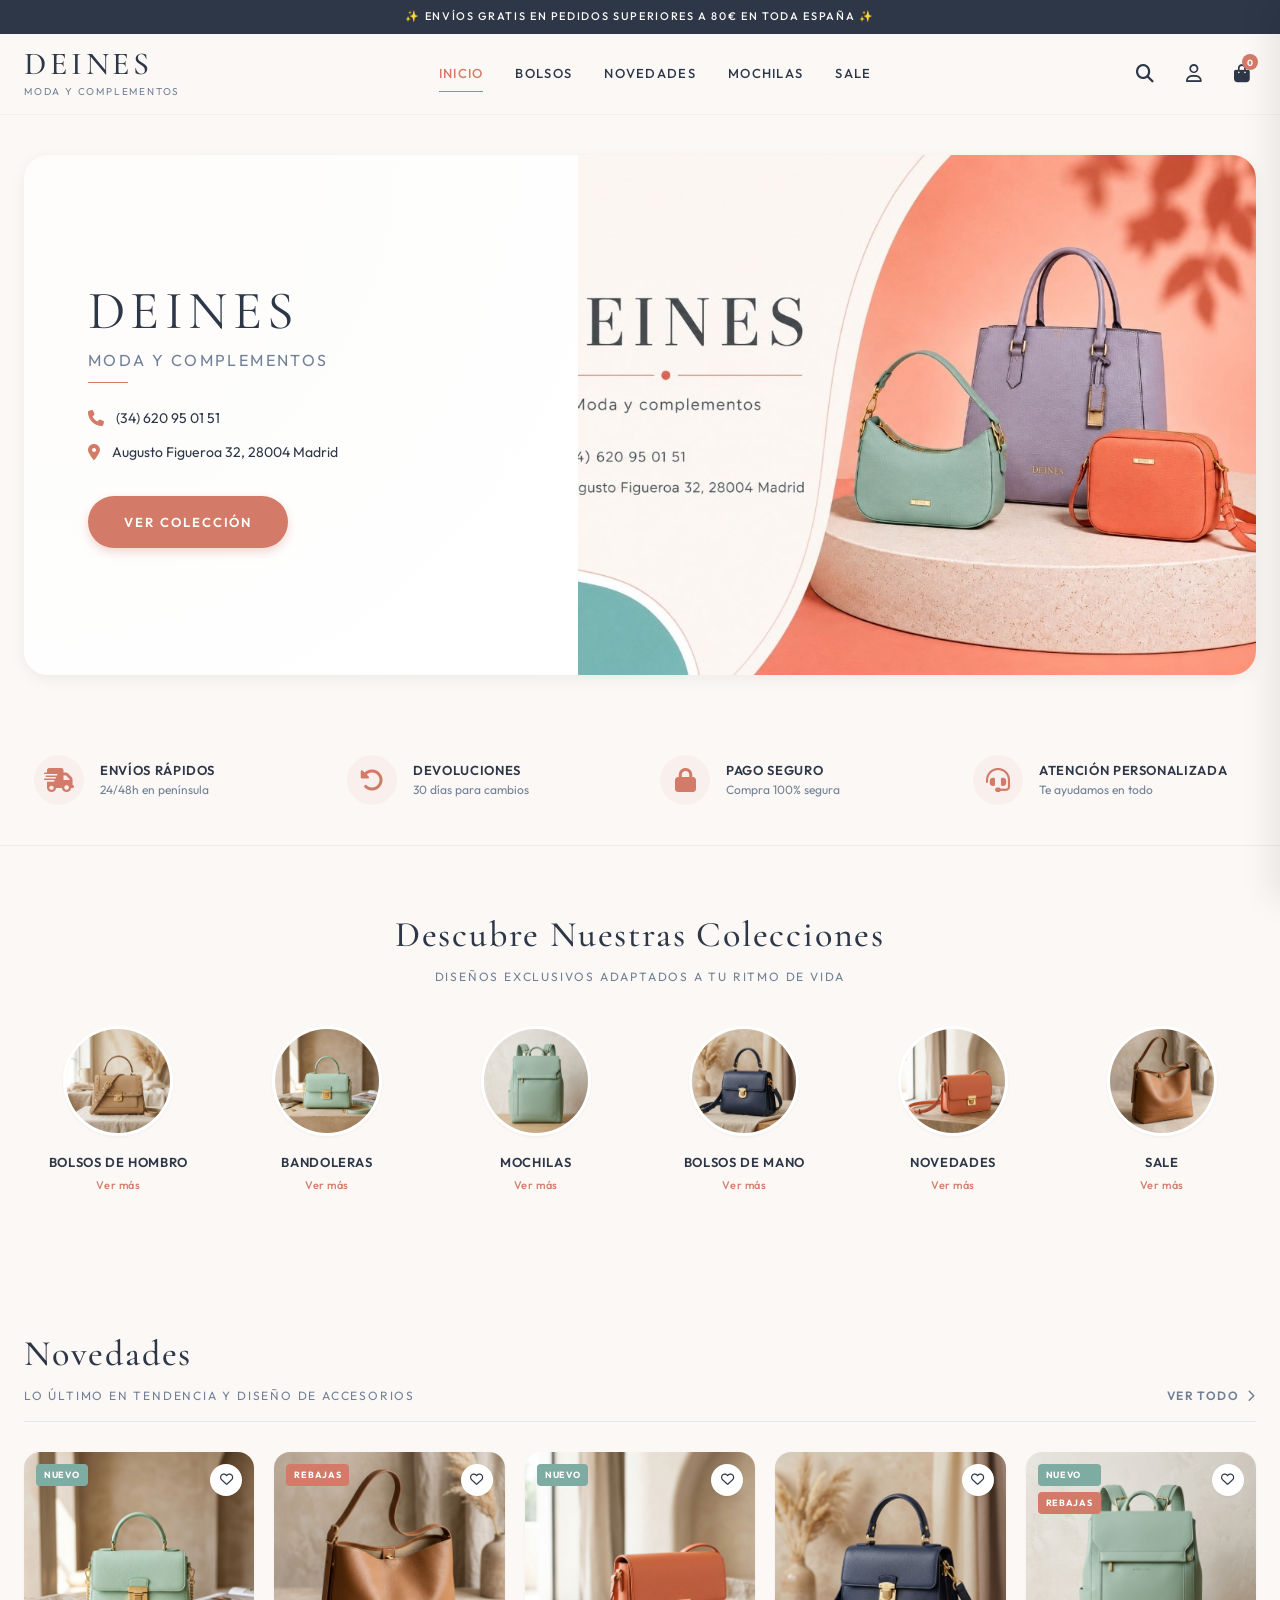
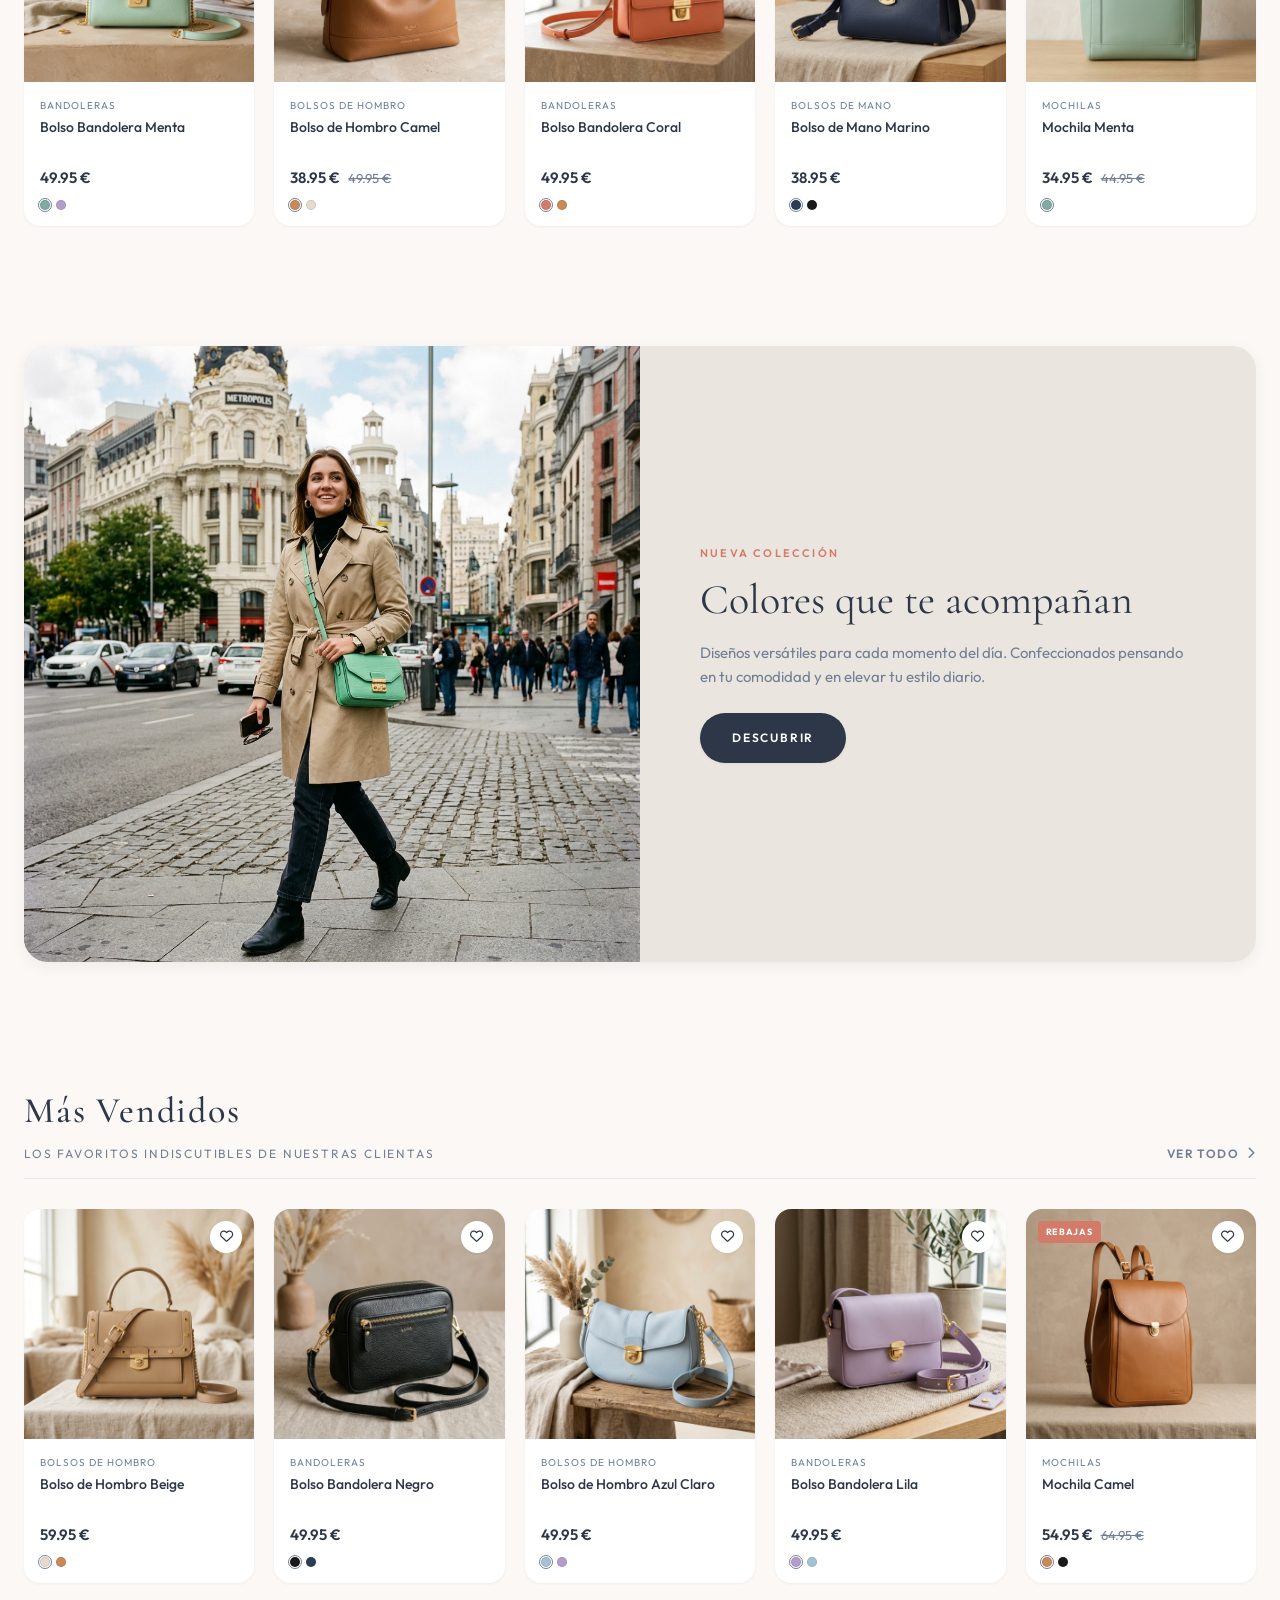
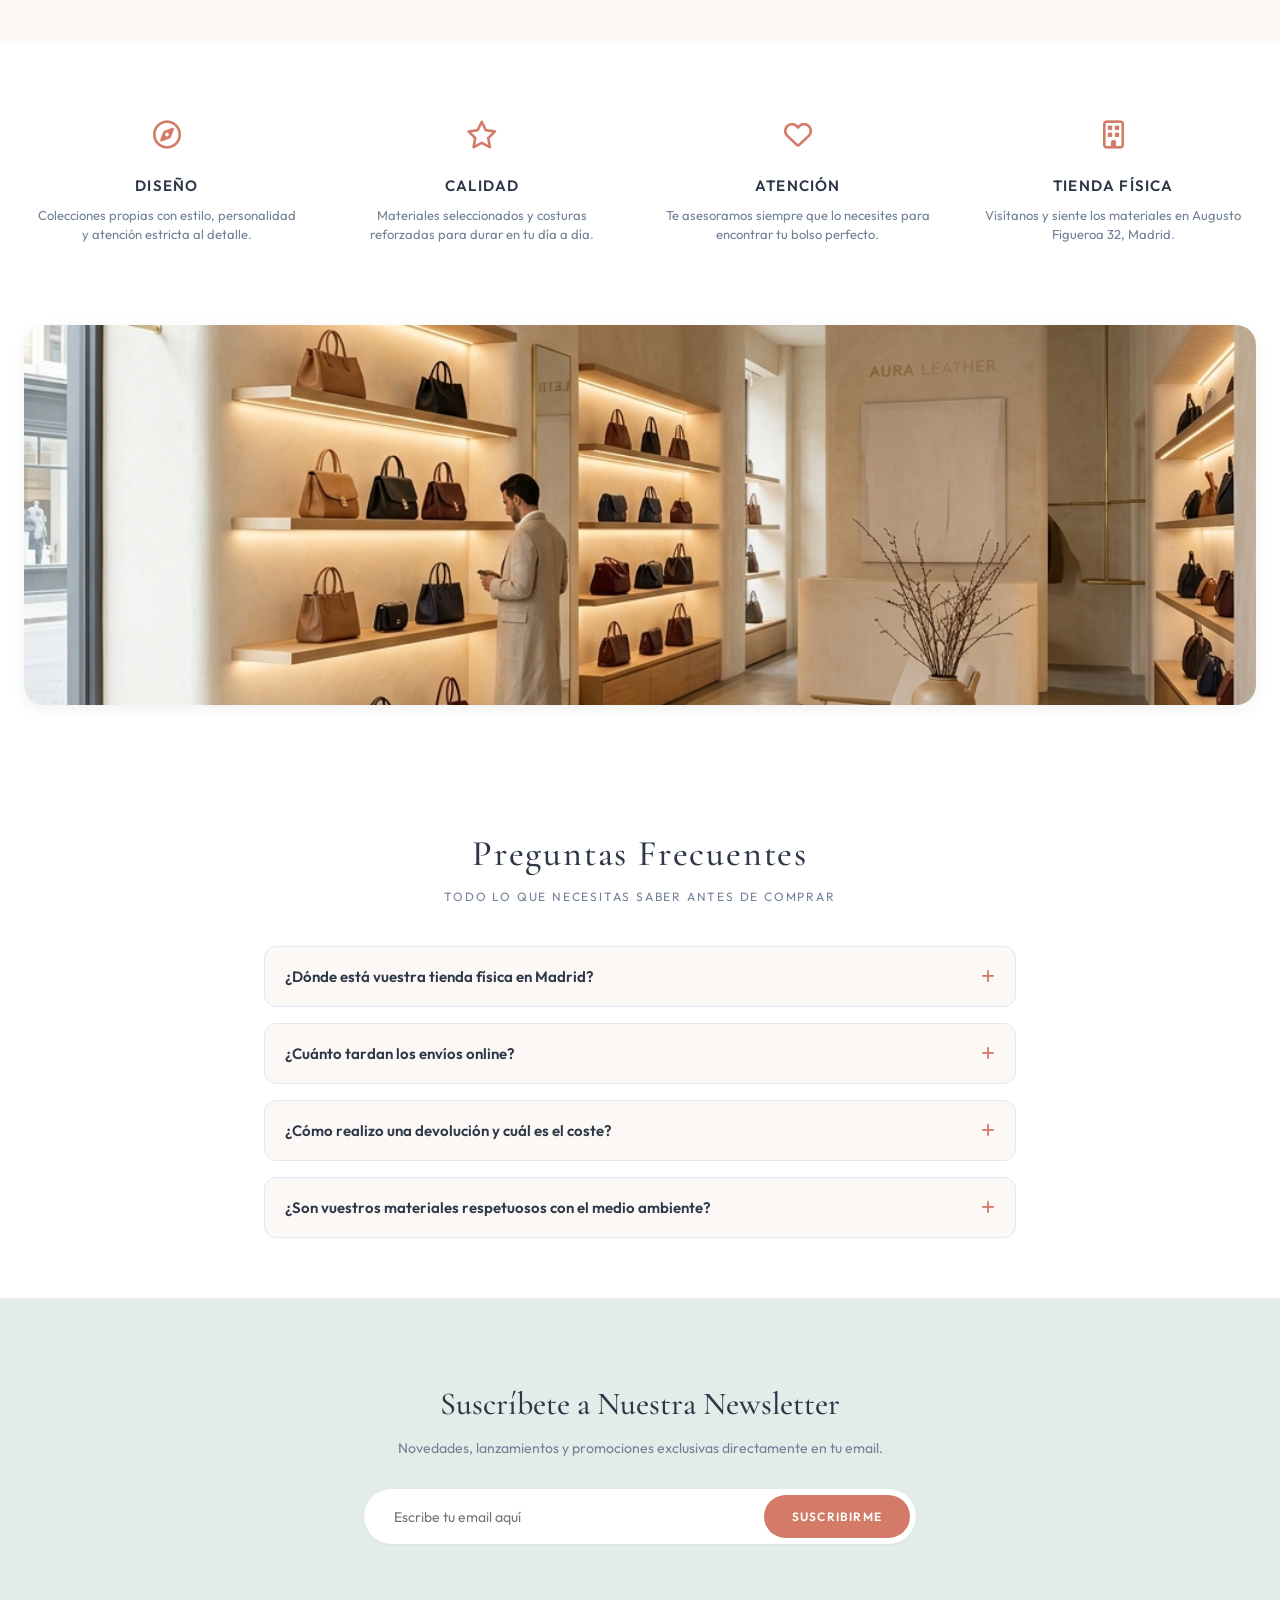
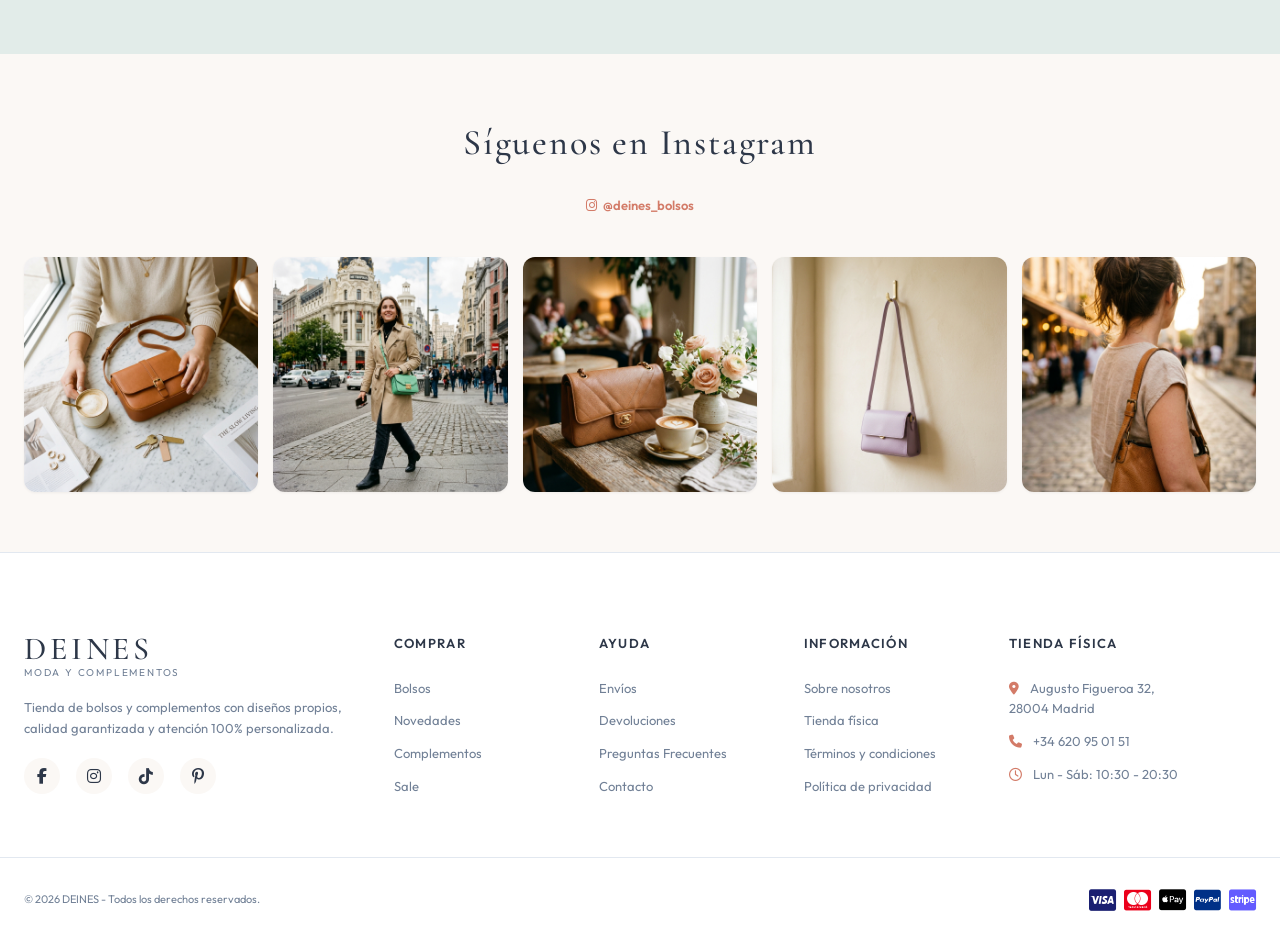
==== index.html @ 0a58d346 "Initial commit - DEINES Shopify-like store" ====
<!DOCTYPE html>
<html lang="es">
<head>
    <meta charset="UTF-8">
    <meta name="viewport" content="width=device-width, initial-scale=1.0">
    
    <!-- SEO Meta Tags -->
    <title>DEINES | Tienda Online de Bolsos y Complementos Premium en Madrid</title>
    <meta name="description" content="Descubre la nueva colección de bolsos y complementos de diseño de DEINES. Bolsos de hombro, bandoleras y mochilas de piel vegana de alta calidad. Visítanos en Madrid o compra online con envío rápido de 24/48h.">
    <meta name="keywords" content="bolsos de diseño, bolsos de hombro, bandoleras, mochilas urbanas, complementos mujer, deines madrid, deines bolsos, tienda de bolsos online, piel vegana">
    <meta name="robots" content="index, follow">
    
    <!-- Open Graph (Redes Sociales / SEM) -->
    <meta property="og:title" content="DEINES | Bolsos y Complementos Premium">
    <meta property="og:description" content="Diseños versátiles en colores únicos. Envío gratis en pedidos superiores a 80€.">
    <meta property="og:image" content="assets/hero_bg.jpg">
    <meta property="og:type" content="website">
    
    <!-- Favicon -->
    <link rel="icon" type="image/png" href="data:image/svg+xml,<svg xmlns=%22http://www.w3.org/2000/svg%22 viewBox=%220 0 100 100%22><text y=%22.9em%22 font-size=%2290%22>👜</text></svg>">
    
    <!-- CSS Stylesheets -->
    <link rel="stylesheet" href="style.css">
    
    <!-- FontAwesome para Iconos -->
    <link rel="stylesheet" href="https://cdnjs.cloudflare.com/ajax/libs/font-awesome/6.4.0/css/all.min.css">
    
    <!-- JSON-LD Datos Estructurados para SEO y Motores de Búsqueda IA (GEO) -->
    <script type="application/ld+json">
    {
      "@context": "https://schema.org",
      "@type": "Store",
      "name": "DEINES",
      "image": "assets/hero_bg.jpg",
      "@id": "https://deines-shop.example.com",
      "url": "https://deines-shop.example.com",
      "telephone": "+34620950151",
      "priceRange": "$$",
      "address": {
        "@type": "PostalAddress",
        "streetAddress": "Augusto Figueroa 32",
        "addressLocality": "Madrid",
        "postalCode": "28004",
        "addressCountry": "ES"
      },
      "geo": {
        "@type": "GeoCoordinates",
        "latitude": 40.422534,
        "longitude": -3.698064
      },
      "openingHoursSpecification": {
        "@type": "OpeningHoursSpecification",
        "dayOfWeek": [
          "Monday",
          "Tuesday",
          "Wednesday",
          "Thursday",
          "Friday",
          "Saturday"
        ],
        "opens": "10:30",
        "closes": "20:30"
      },
      "sameAs": [
        "https://www.instagram.com/deines_bolsos"
      ]
    }
    </script>
    
    <!-- FAQ Schema para GEO -->
    <script type="application/ld+json">
    {
      "@context": "https://schema.org",
      "@type": "FAQPage",
      "mainEntity": [{
        "@type": "Question",
        "name": "¿Dónde está vuestra tienda física en Madrid?",
        "acceptedAnswer": {
          "@type": "Answer",
          "text": "Nuestra boutique física se encuentra en el barrio de Chueca, en la calle Augusto Figueroa 32, 28004 Madrid. Abrimos de lunes a sábado de 10:30 a 20:30."
        }
      },{
        "@type": "Question",
        "name": "¿Cuáles son los plazos y costes de envío?",
        "acceptedAnswer": {
          "@type": "Answer",
          "text": "Los envíos son gratuitos en compras superiores a 80€. Para pedidos inferiores, el coste estándar es de 3,95€. Entregamos en 24/48 horas laborables en toda la península."
        }
      },{
        "@type": "Question",
        "name": "¿Cuál es vuestra política de devoluciones?",
        "acceptedAnswer": {
          "@type": "Answer",
          "text": "Dispones de 30 días naturales desde la fecha de recepción de tu pedido para realizar cualquier cambio o devolución de forma gratuita en nuestra tienda o gestionándolo online."
        }
      },{
        "@type": "Question",
        "name": "¿De qué materiales están fabricados los bolsos DEINES?",
        "acceptedAnswer": {
          "@type": "Answer",
          "text": "Nuestros bolsos están confeccionados con cuero vegano de alta calidad y materiales sintéticos rigurosamente seleccionados para ofrecer una gran resistencia, suavidad al tacto y durabilidad diaria con un menor impacto ambiental."
        }
      }]
    }
    </script>
</head>
<body>

    <!-- Barra de Anuncios Superior -->
    <div class="announcement-bar" id="announcement-bar">
        ✨ Envíos gratis en pedidos superiores a 80€ en toda España ✨
    </div>

    <!-- Cabecera de Navegación -->
    <header class="header-main" id="header-main">
        <div class="container header-container">
            <!-- Hamburger para Móvil -->
            <button class="hamburger" id="hamburger-menu" aria-label="Menú de navegación">
                <span></span>
                <span></span>
                <span></span>
            </button>
            
            <!-- Logotipo de la Marca -->
            <a href="#" class="logo-container" id="brand-logo">
                <span class="logo-main">DEINES</span>
                <span class="logo-sub">Moda y complementos</span>
            </a>
            
            <!-- Menú Escritorio -->
            <nav class="nav-desktop" aria-label="Navegación principal">
                <a href="#" class="nav-link active" data-category="todos">Inicio</a>
                <a href="#novedades" class="nav-link" data-category="bolsos">Bolsos</a>
                <a href="#novedades" class="nav-link" data-category="novedades">Novedades</a>
                <a href="#mas-vendidos" class="nav-link" data-category="mochilas">Mochilas</a>
                <a href="#newsletter" class="nav-link" data-category="sale">Sale</a>
            </nav>
            
            <!-- Acciones Rápidas (Iconos) -->
            <div class="header-actions">
                <!-- Barra de búsqueda rápida -->
                <div class="search-wrapper" style="position: relative;">
                    <button class="action-btn" id="btn-search-trigger" aria-label="Buscar productos">
                        <i class="fa-solid fa-magnifying-glass"></i>
                    </button>
                    <input type="text" id="search-input" placeholder="Buscar bolsos..." style="position: absolute; right: 40px; top: 50%; transform: translateY(-50%); border: 1px solid var(--color-border); border-radius: 15px; padding: 4px 10px; font-size: 12px; width: 0; opacity: 0; transition: var(--transition-smooth); background: white; z-index: 10;">
                </div>
                
                <button class="action-btn" id="btn-account" aria-label="Mi Cuenta">
                    <i class="fa-regular fa-user"></i>
                </button>
                <button class="action-btn" id="btn-cart-trigger" aria-label="Ver Carrito">
                    <i class="fa-solid fa-bag-shopping"></i>
                    <span class="cart-count-badge" id="cart-count">0</span>
                </button>
            </div>
        </div>
    </header>

    <!-- Contenido Principal -->
    <main>
        
        <!-- Sección Hero (Presentación Principal) -->
        <section class="hero-section" id="hero">
            <div class="container">
                <div class="hero-card">
                    <!-- Contenido dinámico para SEO e IA -->
                    <div class="hero-left">
                        <h1 class="hero-logo">DEINES</h1>
                        <span class="hero-subtitle">Moda y complementos</span>
                        
                        <div class="hero-contact">
                            <a href="tel:+34620950151" class="contact-item">
                                <i class="fa-solid fa-phone"></i>
                                <span>(34) 620 95 01 51</span>
                            </a>
                            <a href="https://maps.google.com/?q=Augusto+Figueroa+32+Madrid" target="_blank" class="contact-item">
                                <i class="fa-solid fa-location-dot"></i>
                                <span>Augusto Figueroa 32, 28004 Madrid</span>
                            </a>
                        </div>
                        
                        <a href="#novedades" class="hero-cta">Ver Colección</a>
                    </div>
                    
                    <!-- Imagen de cabecera original -->
                    <div class="hero-right">
                        <div class="hero-image-wrapper">
                            <img src="assets/hero_bg.jpg" alt="Colección de bolsos premium DEINES en colores lila, menta y coral en pedestal" class="hero-right-img" width="700" height="520">
                        </div>
                    </div>
                </div>
            </div>
        </section>

        <!-- Barra de Compromisos / Confianza -->
        <section class="trust-badges" aria-label="Compromisos de servicio">
            <div class="container badges-grid">
                <div class="badge-item">
                    <div class="badge-icon"><i class="fa-solid fa-truck-fast"></i></div>
                    <div class="badge-content">
                        <h4>Envíos rápidos</h4>
                        <p>24/48h en península</p>
                    </div>
                </div>
                <div class="badge-item">
                    <div class="badge-icon"><i class="fa-solid fa-rotate-left"></i></div>
                    <div class="badge-content">
                        <h4>Devoluciones</h4>
                        <p>30 días para cambios</p>
                    </div>
                </div>
                <div class="badge-item">
                    <div class="badge-icon"><i class="fa-solid fa-lock"></i></div>
                    <div class="badge-content">
                        <h4>Pago seguro</h4>
                        <p>Compra 100% segura</p>
                    </div>
                </div>
                <div class="badge-item">
                    <div class="badge-icon"><i class="fa-solid fa-headset"></i></div>
                    <div class="badge-content">
                        <h4>Atención personalizada</h4>
                        <p>Te ayudamos en todo</p>
                    </div>
                </div>
            </div>
        </section>

        <!-- Colecciones Circulares -->
        <section class="collections-section" aria-label="Colecciones de temporada">
            <div class="container">
                <div class="section-title-wrapper">
                    <h2 class="section-title">Descubre Nuestras Colecciones</h2>
                    <p class="section-subtitle">Diseños exclusivos adaptados a tu ritmo de vida</p>
                </div>
                
                <div class="collections-slider">
                    <a href="#novedades" class="collection-card" data-filter="hombro">
                        <div class="collection-img-circle">
                            <img src="assets/bolso_beige.png" alt="Categoría Bolsos de hombro" width="110" height="110">
                        </div>
                        <h3>Bolsos de Hombro</h3>
                        <span>Ver más</span>
                    </a>
                    <a href="#novedades" class="collection-card" data-filter="bandolera">
                        <div class="collection-img-circle">
                            <img src="assets/bolso_menta.png" alt="Categoría Bandoleras" width="110" height="110">
                        </div>
                        <h3>Bandoleras</h3>
                        <span>Ver más</span>
                    </a>
                    <a href="#novedades" class="collection-card" data-filter="mochila">
                        <div class="collection-img-circle">
                            <img src="assets/mochila_menta.png" alt="Categoría Mochilas" width="110" height="110">
                        </div>
                        <h3>Mochilas</h3>
                        <span>Ver más</span>
                    </a>
                    <a href="#novedades" class="collection-card" data-filter="mano">
                        <div class="collection-img-circle">
                            <img src="assets/bolso_marino.png" alt="Categoría Bolsos de mano" width="110" height="110">
                        </div>
                        <h3>Bolsos de Mano</h3>
                        <span>Ver más</span>
                    </a>
                    <a href="#novedades" class="collection-card" data-filter="novedades">
                        <div class="collection-img-circle">
                            <img src="assets/bolso_coral.png" alt="Categoría Novedades" width="110" height="110">
                        </div>
                        <h3>Novedades</h3>
                        <span>Ver más</span>
                    </a>
                    <a href="#novedades" class="collection-card" data-filter="sale">
                        <div class="collection-img-circle">
                            <img src="assets/bolso_camel.png" alt="Categoría Rebajas" width="110" height="110">
                        </div>
                        <h3>Sale</h3>
                        <span>Ver más</span>
                    </a>
                </div>
            </div>
        </section>

        <!-- Sección Novedades -->
        <section class="products-section" id="novedades">
            <div class="container">
                <div class="section-header-row">
                    <div class="section-title-wrapper">
                        <h2 class="section-title">Novedades</h2>
                        <p class="section-subtitle">Lo último en tendencia y diseño de accesorios</p>
                    </div>
                    <a href="#" class="view-all-link">Ver todo <i class="fa-solid fa-chevron-right"></i></a>
                </div>
                
                <div class="products-grid" id="grid-novedades">
                    <!-- Cargados dinámicamente desde app.js para consistencia e indexabilidad -->
                </div>
            </div>
        </section>

        <!-- Banner de Nueva Campaña -->
        <section class="campaign-banner" aria-label="Campaña temporada">
            <div class="container">
                <div class="campaign-card">
                    <div class="campaign-left">
                        <img src="assets/instagram_2.png" alt="Mujer paseando con bolso bandolera color lila de DEINES" class="campaign-img" width="600" height="420">
                    </div>
                    <div class="campaign-right">
                        <span class="campaign-tag">Nueva Colección</span>
                        <h2 class="campaign-title">Colores que te acompañan</h2>
                        <p class="campaign-text">Diseños versátiles para cada momento del día. Confeccionados pensando en tu comodidad y en elevar tu estilo diario.</p>
                        <a href="#novedades" class="campaign-btn">Descubrir</a>
                    </div>
                </div>
            </div>
        </section>

        <!-- Sección Más Vendidos -->
        <section class="products-section" id="mas-vendidos">
            <div class="container">
                <div class="section-header-row">
                    <div class="section-title-wrapper">
                        <h2 class="section-title">Más Vendidos</h2>
                        <p class="section-subtitle">Los favoritos indiscutibles de nuestras clientas</p>
                    </div>
                    <a href="#" class="view-all-link">Ver todo <i class="fa-solid fa-chevron-right"></i></a>
                </div>
                
                <div class="products-grid" id="grid-mas-vendidos">
                    <!-- Cargados dinámicamente desde app.js -->
                </div>
            </div>
        </section>

        <!-- Valores de Marca y Showroom Físico -->
        <section class="values-section" aria-label="Nuestros Valores">
            <div class="container">
                <div class="values-grid">
                    <div class="value-item">
                        <div class="value-icon"><i class="fa-regular fa-compass"></i></div>
                        <h3>Diseño</h3>
                        <p>Colecciones propias con estilo, personalidad y atención estricta al detalle.</p>
                    </div>
                    <div class="value-item">
                        <div class="value-icon"><i class="fa-regular fa-star"></i></div>
                        <h3>Calidad</h3>
                        <p>Materiales seleccionados y costuras reforzadas para durar en tu día a día.</p>
                    </div>
                    <div class="value-item">
                        <div class="value-icon"><i class="fa-regular fa-heart"></i></div>
                        <h3>Atención</h3>
                        <p>Te asesoramos siempre que lo necesites para encontrar tu bolso perfecto.</p>
                    </div>
                    <div class="value-item">
                        <div class="value-icon"><i class="fa-regular fa-building"></i></div>
                        <h3>Tienda Física</h3>
                        <p>Visítanos y siente los materiales en Augusto Figueroa 32, Madrid.</p>
                    </div>
                    
                    <!-- Imagen interior de la boutique -->
                    <div class="boutique-showcase">
                        <img src="assets/boutique_interior.png" alt="Interior moderno y elegante de la boutique de bolsos DEINES en Madrid" class="boutique-img" width="1200" height="380">
                    </div>
                </div>
            </div>
        </section>

        <!-- Sección de Preguntas Frecuentes (FAQ - Clave para SEO de IA) -->
        <section class="products-section" id="faq" style="background-color: var(--color-bg-white);">
            <div class="container" style="max-width: 800px;">
                <div class="section-title-wrapper">
                    <h2 class="section-title">Preguntas Frecuentes</h2>
                    <p class="section-subtitle">Todo lo que necesitas saber antes de comprar</p>
                </div>
                
                <div class="faq-accordion" style="display: flex; flex-direction: column; gap: 16px; margin-top: 30px;">
                    <!-- FAQ 1 -->
                    <div class="faq-item" style="border: 1px solid var(--color-border); border-radius: 12px; overflow: hidden; background: var(--color-bg-base);">
                        <button class="faq-question" style="display: flex; justify-content: space-between; align-items: center; width: 100%; padding: 20px; text-align: left; font-size: 15px; font-weight: 600; color: var(--color-text-dark);">
                            <span>¿Dónde está vuestra tienda física en Madrid?</span>
                            <i class="fa-solid fa-plus" style="color: var(--color-brand-primary); transition: transform 0.3s;"></i>
                        </button>
                        <div class="faq-answer" style="max-height: 0; overflow: hidden; transition: max-height 0.3s ease-out; padding: 0 20px;">
                            <p style="padding-bottom: 20px; font-size: 14px; color: var(--color-text-muted); line-height: 1.6;">Nuestra boutique física está situada en la famosa zona de tiendas de bolsos de Chueca, concretamente en la <strong>Calle Augusto Figueroa 32, 28004 Madrid</strong>. Te invitamos a visitarnos para conocer de primera mano todos nuestros productos.</p>
                        </div>
                    </div>
                    
                    <!-- FAQ 2 -->
                    <div class="faq-item" style="border: 1px solid var(--color-border); border-radius: 12px; overflow: hidden; background: var(--color-bg-base);">
                        <button class="faq-question" style="display: flex; justify-content: space-between; align-items: center; width: 100%; padding: 20px; text-align: left; font-size: 15px; font-weight: 600; color: var(--color-text-dark);">
                            <span>¿Cuánto tardan los envíos online?</span>
                            <i class="fa-solid fa-plus" style="color: var(--color-brand-primary); transition: transform 0.3s;"></i>
                        </button>
                        <div class="faq-answer" style="max-height: 0; overflow: hidden; transition: max-height 0.3s ease-out; padding: 0 20px;">
                            <p style="padding-bottom: 20px; font-size: 14px; color: var(--color-text-muted); line-height: 1.6;">Los pedidos se procesan de inmediato y se entregan en un plazo de <strong>24 a 48 horas laborables</strong> en la península. Los pedidos realizados antes de las 14:00 suelen entregarse al día siguiente.</p>
                        </div>
                    </div>

                    <!-- FAQ 3 -->
                    <div class="faq-item" style="border: 1px solid var(--color-border); border-radius: 12px; overflow: hidden; background: var(--color-bg-base);">
                        <button class="faq-question" style="display: flex; justify-content: space-between; align-items: center; width: 100%; padding: 20px; text-align: left; font-size: 15px; font-weight: 600; color: var(--color-text-dark);">
                            <span>¿Cómo realizo una devolución y cuál es el coste?</span>
                            <i class="fa-solid fa-plus" style="color: var(--color-brand-primary); transition: transform 0.3s;"></i>
                        </button>
                        <div class="faq-answer" style="max-height: 0; overflow: hidden; transition: max-height 0.3s ease-out; padding: 0 20px;">
                            <p style="padding-bottom: 20px; font-size: 14px; color: var(--color-text-muted); line-height: 1.6;">Ofrecemos <strong>30 días naturales</strong> para cambios y devoluciones. Si te encuentras en Madrid, puedes gestionarlo gratis en tienda. Si prefieres hacerlo de forma online, solicítalo a nuestro soporte y enviaremos un transportista a tu domicilio. El primer cambio online es gratuito.</p>
                        </div>
                    </div>

                    <!-- FAQ 4 -->
                    <div class="faq-item" style="border: 1px solid var(--color-border); border-radius: 12px; overflow: hidden; background: var(--color-bg-base);">
                        <button class="faq-question" style="display: flex; justify-content: space-between; align-items: center; width: 100%; padding: 20px; text-align: left; font-size: 15px; font-weight: 600; color: var(--color-text-dark);">
                            <span>¿Son vuestros materiales respetuosos con el medio ambiente?</span>
                            <i class="fa-solid fa-plus" style="color: var(--color-brand-primary); transition: transform 0.3s;"></i>
                        </button>
                        <div class="faq-answer" style="max-height: 0; overflow: hidden; transition: max-height 0.3s ease-out; padding: 0 20px;">
                            <p style="padding-bottom: 20px; font-size: 14px; color: var(--color-text-muted); line-height: 1.6;">Sí, en DEINES estamos comprometidos con una moda más consciente. Utilizamos <strong>cuero vegano sintético de poliuretano (PU) de grado premium</strong>, libre de crueldad animal y con un proceso de fabricación que minimiza los residuos y el consumo de agua comparado con la piel tradicional.</p>
                        </div>
                    </div>
                </div>
            </div>
        </section>

        <!-- Boletín de Suscripción (Newsletter) -->
        <section class="newsletter-section" id="newsletter">
            <div class="container newsletter-container">
                <h2 class="newsletter-title">Suscríbete a Nuestra Newsletter</h2>
                <p class="newsletter-subtitle">Novedades, lanzamientos y promociones exclusivas directamente en tu email.</p>
                
                <form class="newsletter-form" id="form-newsletter">
                    <input type="email" class="newsletter-input" id="newsletter-email" placeholder="Escribe tu email aquí" required aria-label="Correo electrónico">
                    <button type="submit" class="newsletter-btn">Suscribirme</button>
                </form>
                <div class="newsletter-feedback" id="newsletter-feedback"></div>
            </div>
        </section>

        <!-- Galería de Instagram -->
        <section class="instagram-section" aria-label="Galería de Instagram">
            <div class="container">
                <div class="section-title-wrapper">
                    <h2 class="section-title">Síguenos en Instagram</h2>
                    <div class="instagram-handle-row">
                        <a href="https://www.instagram.com/deines_bolsos" target="_blank" class="instagram-handle">
                            <i class="fa-brands fa-instagram"></i> @deines_bolsos
                        </a>
                    </div>
                </div>
                
                <div class="instagram-grid">
                    <div class="instagram-item">
                        <img src="assets/instagram_1.png" alt="Instagram Post 1" width="220" height="220">
                        <a href="#" class="instagram-overlay"><i class="fa-brands fa-instagram"></i></a>
                    </div>
                    <div class="instagram-item">
                        <img src="assets/instagram_2.png" alt="Instagram Post 2" width="220" height="220">
                        <a href="#" class="instagram-overlay"><i class="fa-brands fa-instagram"></i></a>
                    </div>
                    <div class="instagram-item">
                        <img src="assets/instagram_3.png" alt="Instagram Post 3" width="220" height="220">
                        <a href="#" class="instagram-overlay"><i class="fa-brands fa-instagram"></i></a>
                    </div>
                    <div class="instagram-item">
                        <img src="assets/instagram_4.png" alt="Instagram Post 4" width="220" height="220">
                        <a href="#" class="instagram-overlay"><i class="fa-brands fa-instagram"></i></a>
                    </div>
                    <div class="instagram-item">
                        <img src="assets/instagram_5.png" alt="Instagram Post 5" width="220" height="220">
                        <a href="#" class="instagram-overlay"><i class="fa-brands fa-instagram"></i></a>
                    </div>
                </div>
            </div>
        </section>

    </main>

    <!-- Pie de Página (Footer) -->
    <footer class="footer-main">
        <div class="container footer-grid">
            <div class="footer-col">
                <span class="logo-main">DEINES</span>
                <p class="logo-sub" style="margin-top: 0;">Moda y complementos</p>
                <p class="footer-brand-desc">Tienda de bolsos y complementos con diseños propios, calidad garantizada y atención 100% personalizada.</p>
                <div class="social-links">
                    <a href="#" class="social-btn" aria-label="Facebook"><i class="fa-brands fa-facebook-f"></i></a>
                    <a href="https://www.instagram.com/deines_bolsos" target="_blank" class="social-btn" aria-label="Instagram"><i class="fa-brands fa-instagram"></i></a>
                    <a href="#" class="social-btn" aria-label="TikTok"><i class="fa-brands fa-tiktok"></i></a>
                    <a href="#" class="social-btn" aria-label="Pinterest"><i class="fa-brands fa-pinterest-p"></i></a>
                </div>
            </div>
            
            <div class="footer-col">
                <h3>Comprar</h3>
                <ul>
                    <li><a href="#novedades" data-filter="hombro">Bolsos</a></li>
                    <li><a href="#novedades" data-filter="novedades">Novedades</a></li>
                    <li><a href="#mas-vendidos" data-filter="mochilas">Complementos</a></li>
                    <li><a href="#novedades" data-filter="sale">Sale</a></li>
                </ul>
            </div>
            
            <div class="footer-col">
                <h3>Ayuda</h3>
                <ul>
                    <li><a href="#faq">Envíos</a></li>
                    <li><a href="#faq">Devoluciones</a></li>
                    <li><a href="#faq">Preguntas Frecuentes</a></li>
                    <li><a href="tel:+34620950151">Contacto</a></li>
                </ul>
            </div>

            <div class="footer-col">
                <h3>Información</h3>
                <ul>
                    <li><a href="#faq">Sobre nosotros</a></li>
                    <li><a href="#">Tienda física</a></li>
                    <li><a href="#">Términos y condiciones</a></li>
                    <li><a href="#">Política de privacidad</a></li>
                </ul>
            </div>
            
            <div class="footer-col">
                <h3>Tienda Física</h3>
                <div class="footer-contact-info">
                    <p><i class="fa-solid fa-location-dot" style="color: var(--color-brand-primary); margin-right: 8px;"></i> Augusto Figueroa 32,<br>28004 Madrid</p>
                    <p><i class="fa-solid fa-phone" style="color: var(--color-brand-primary); margin-right: 8px;"></i> +34 620 95 01 51</p>
                    <p><i class="fa-regular fa-clock" style="color: var(--color-brand-primary); margin-right: 8px;"></i> Lun - Sáb: 10:30 - 20:30</p>
                </div>
            </div>
        </div>
        
        <div class="container footer-bottom">
            <p>&copy; 2026 DEINES - Todos los derechos reservados.</p>
            <div class="payment-methods" aria-label="Métodos de pago aceptados">
                <i class="fa-brands fa-cc-visa" style="color: #1A1F71;"></i>
                <i class="fa-brands fa-cc-mastercard" style="color: #EB001B;"></i>
                <i class="fa-brands fa-cc-apple-pay" style="color: #000000;"></i>
                <i class="fa-brands fa-cc-paypal" style="color: #003087;"></i>
                <i class="fa-brands fa-cc-stripe" style="color: #635BFF;"></i>
            </div>
        </div>
    </footer>

    <!-- CAPA OSCURECEDORA DE FONDO -->
    <div class="modal-backdrop" id="modal-backdrop"></div>

    <!-- CARRITO LATERAL SLIDE-OUT -->
    <aside class="cart-sidebar" id="cart-sidebar" aria-label="Carrito de compras">
        <div class="cart-header">
            <h2>Mi Carrito</h2>
            <button class="btn-close-cart" id="btn-close-cart" aria-label="Cerrar Carrito">
                <i class="fa-solid fa-xmark"></i>
            </button>
        </div>
        
        <!-- Barra de envío gratis dinámica -->
        <div class="shipping-promo-bar">
            <div class="shipping-promo-text" id="shipping-promo-text">
                ¡Añade <strong>80,00 €</strong> más para conseguir envío gratis!
            </div>
            <div class="shipping-progress-bg">
                <div class="shipping-progress-fill" id="shipping-progress-fill"></div>
            </div>
        </div>
        
        <!-- Lista de Productos en el Carrito -->
        <div class="cart-items-list" id="cart-items-list">
            <!-- Si el carrito está vacío -->
            <div class="cart-empty-message" id="cart-empty-message">
                <i class="fa-solid fa-bag-shopping"></i>
                <p>Tu carrito está vacío</p>
                <a href="#novedades" class="campaign-btn" style="padding: 10px 24px; font-size: 11px;" id="btn-cart-continue">Empezar a comprar</a>
            </div>
        </div>
        
        <!-- Footer del Carrito con Totales -->
        <div class="cart-footer" id="cart-footer" style="display: none;">
            <div class="cart-total-row">
                <span>Subtotal</span>
                <span id="cart-subtotal">0,00 €</span>
            </div>
            <div class="cart-tax-notice">
                Envío gratuito aplicable según el subtotal. Tasas e impuestos incluidos.
            </div>
            <button class="btn-checkout" id="btn-checkout">Proceder al pago</button>
        </div>
    </aside>

    <!-- MODAL VISTA RÁPIDA (QUICK VIEW) -->
    <div class="quick-view-modal" id="quick-view-modal" role="dialog" aria-modal="true" aria-labelledby="modal-title">
        <button class="btn-close-modal" id="btn-close-modal" aria-label="Cerrar modal">
            <i class="fa-solid fa-xmark"></i>
        </button>
        <div class="modal-grid">
            <div class="modal-media">
                <img src="" alt="" id="modal-product-img">
            </div>
            <div class="modal-content">
                <div class="product-meta-cat" id="modal-product-cat">Bolsos</div>
                <h2 class="modal-title" id="modal-product-title">Nombre del Bolso</h2>
                <div class="modal-price-row">
                    <span class="modal-price" id="modal-product-price">0,00 €</span>
                </div>
                <p class="modal-desc" id="modal-product-desc">Descripción detallada del bolso.</p>
                
                <div class="modal-option-title">Color Seleccionado</div>
                <div class="modal-colors-row">
                    <div class="modal-color-dots" id="modal-product-colors">
                        <!-- Cargados dinámicamente -->
                    </div>
                </div>
                
                <div class="modal-qty-add-row">
                    <div class="qty-selector">
                        <button class="qty-btn" id="modal-qty-minus"><i class="fa-solid fa-minus"></i></button>
                        <span class="qty-val" id="modal-qty-val">1</span>
                        <button class="qty-btn" id="modal-qty-plus"><i class="fa-solid fa-plus"></i></button>
                    </div>
                    <button class="btn-modal-add-cart" id="btn-modal-add-cart">Añadir al carrito</button>
                </div>
            </div>
        </div>
    </div>

    <!-- CONTENEDOR DE TOAST NOTIFICATIONS -->
    <div class="toast-container" id="toast-container"></div>

    <!-- JavaScript Principal -->
    <script src="app.js"></script>
</body>
</html>
---- style.css ----
/* ==========================================================================
   DEINES - MODA Y COMPLEMENTOS
   Sistema de Estilos Premium (Estilo Shopify)
   ========================================================================== */

/* Importación de Google Fonts */
@import url('https://fonts.googleapis.com/css2?family=Cormorant+Garamond:ital,wght@0,300;0,400;0,500;0,600;0,700;1,400&family=Outfit:wght@200;300;400;500;600;700&display=swap');

/* Variables de Diseño */
:root {
    /* Paleta de Colores */
    --color-bg-base: #FBF8F5;
    --color-bg-white: #FFFFFF;
    --color-text-dark: #2D3748;
    --color-text-muted: #718096;
    --color-brand-primary: #D37B68;       /* Coral / Terracota */
    --color-brand-primary-hover: #C26A54;
    --color-brand-secondary: #7EABA2;     /* Verde Menta / Sage */
    --color-brand-secondary-light: #EBF4F2;
    --color-accent-lilac: #B39DCD;        /* Lavanda */
    --color-accent-camel: #C98A58;        /* Camel */
    --color-border: #E2E8F0;
    
    /* Tipografía */
    --font-serif: 'Cormorant Garamond', serif;
    --font-sans: 'Outfit', sans-serif;
    
    /* Sombras y Efectos */
    --shadow-sm: 0 1px 3px rgba(0,0,0,0.05);
    --shadow-md: 0 4px 15px rgba(0,0,0,0.06);
    --shadow-lg: 0 10px 25px rgba(0,0,0,0.08);
    --shadow-modal: 0 20px 50px rgba(0,0,0,0.15);
    --transition-smooth: all 0.3s cubic-bezier(0.4, 0, 0.2, 1);
    --transition-fast: all 0.15s ease;
    
    /* Dimensiones */
    --max-width: 1280px;
    --header-height: 80px;
}

/* Reset y Estilos Generales */
* {
    box-sizing: border-box;
    margin: 0;
    padding: 0;
}

html {
    scroll-behavior: smooth;
    -webkit-font-smoothing: antialiased;
}

body {
    font-family: var(--font-sans);
    background-color: var(--color-bg-base);
    color: var(--color-text-dark);
    line-height: 1.6;
    overflow-x: hidden;
}

/* Enlaces y Botones */
a {
    color: inherit;
    text-decoration: none;
    transition: var(--transition-fast);
}

button {
    font-family: var(--font-sans);
    cursor: pointer;
    border: none;
    background: none;
    outline: none;
    transition: var(--transition-smooth);
}

img {
    max-width: 100%;
    height: auto;
    display: block;
}

ul {
    list-style: none;
}

/* Contenedores */
.container {
    max-width: var(--max-width);
    margin: 0 auto;
    padding: 0 24px;
}

/* ==========================================================================
   COMPONENTES DE NAVEGACIÓN Y BARRA DE ANUNCIOS
   ========================================================================== */

/* Barra de Anuncios */
.announcement-bar {
    background-color: var(--color-text-dark);
    color: var(--color-bg-base);
    font-size: 11px;
    letter-spacing: 0.15em;
    text-transform: uppercase;
    text-align: center;
    padding: 8px 10px;
    font-weight: 500;
}

/* Cabecera Principal */
.header-main {
    background-color: rgba(251, 248, 245, 0.85);
    backdrop-filter: blur(12px);
    -webkit-backdrop-filter: blur(12px);
    border-bottom: 1px solid rgba(226, 232, 240, 0.5);
    position: sticky;
    top: 0;
    z-index: 100;
    transition: var(--transition-smooth);
}

.header-main.scrolled {
    background-color: rgba(255, 255, 255, 0.95);
    box-shadow: var(--shadow-sm);
}

.header-container {
    display: flex;
    justify-content: space-between;
    align-items: center;
    height: var(--header-height);
}

/* Logotipo */
.logo-container {
    display: flex;
    flex-direction: column;
}

.logo-main {
    font-family: var(--font-serif);
    font-size: 32px;
    font-weight: 500;
    letter-spacing: 0.12em;
    color: var(--color-text-dark);
    line-height: 1;
}

.logo-sub {
    font-size: 10px;
    letter-spacing: 0.18em;
    text-transform: uppercase;
    color: var(--color-text-muted);
    margin-top: 4px;
}

/* Navegación principal */
.nav-desktop {
    display: flex;
    gap: 32px;
}

.nav-link {
    font-size: 13px;
    font-weight: 500;
    letter-spacing: 0.1em;
    text-transform: uppercase;
    color: var(--color-text-dark);
    position: relative;
    padding: 8px 0;
}

.nav-link::after {
    content: '';
    position: absolute;
    bottom: 0;
    left: 0;
    width: 0;
    height: 1px;
    background-color: var(--color-brand-primary);
    transition: var(--transition-smooth);
}

.nav-link:hover {
    color: var(--color-brand-primary);
}

.nav-link:hover::after,
.nav-link.active::after {
    width: 100%;
}

.nav-link.active {
    color: var(--color-brand-primary);
}

/* Iconos de Cabecera */
.header-actions {
    display: flex;
    align-items: center;
    gap: 20px;
}

.action-btn {
    color: var(--color-text-dark);
    font-size: 18px;
    position: relative;
    padding: 6px;
    border-radius: 50%;
    transition: var(--transition-fast);
}

.action-btn:hover {
    color: var(--color-brand-primary);
    background-color: rgba(211, 123, 104, 0.08);
}

.cart-count-badge {
    position: absolute;
    top: -2px;
    right: -2px;
    background-color: var(--color-brand-primary);
    color: white;
    font-size: 9px;
    font-weight: 700;
    width: 16px;
    height: 16px;
    border-radius: 50%;
    display: flex;
    align-items: center;
    justify-content: center;
    transition: var(--transition-smooth);
}

/* Menú Móvil Hamburger */
.hamburger {
    display: none;
    flex-direction: column;
    gap: 5px;
    width: 24px;
}

.hamburger span {
    display: block;
    height: 2px;
    width: 100%;
    background-color: var(--color-text-dark);
    border-radius: 2px;
    transition: var(--transition-smooth);
}

/* ==========================================================================
   SECCIÓN HERO / BANNER PRINCIPAL
   ========================================================================== */

.hero-section {
    position: relative;
    padding: 40px 0;
    overflow: hidden;
}

.hero-card {
    background-color: var(--color-bg-white);
    border-radius: 24px;
    display: grid;
    grid-template-columns: 45% 55%;
    min-height: 520px;
    box-shadow: var(--shadow-md);
    overflow: hidden;
}

.hero-left {
    padding: 64px;
    display: flex;
    flex-direction: column;
    justify-content: center;
    position: relative;
    z-index: 2;
    background: radial-gradient(circle at top left, rgba(251,248,245,0.4), var(--color-bg-white));
}

.hero-logo {
    font-family: var(--font-serif);
    font-size: 54px;
    font-weight: 400;
    letter-spacing: 0.1em;
    color: var(--color-text-dark);
    line-height: 1.1;
    margin-bottom: 8px;
}

.hero-subtitle {
    font-size: 16px;
    letter-spacing: 0.15em;
    text-transform: uppercase;
    color: var(--color-text-muted);
    margin-bottom: 24px;
    position: relative;
    display: inline-block;
}

.hero-subtitle::after {
    content: '';
    display: block;
    width: 40px;
    height: 1px;
    background-color: var(--color-brand-primary);
    margin-top: 8px;
}

.hero-contact {
    margin-bottom: 32px;
    display: flex;
    flex-direction: column;
    gap: 12px;
    font-size: 14px;
    color: var(--color-text-dark);
}

.contact-item {
    display: flex;
    align-items: center;
    gap: 12px;
}

.contact-item i {
    color: var(--color-brand-primary);
    font-size: 16px;
}

.hero-cta {
    display: inline-block;
    align-self: flex-start;
    background-color: var(--color-brand-primary);
    color: var(--color-bg-white);
    font-size: 13px;
    font-weight: 600;
    letter-spacing: 0.15em;
    text-transform: uppercase;
    padding: 16px 36px;
    border-radius: 30px;
    box-shadow: 0 4px 10px rgba(211, 123, 104, 0.3);
    transition: var(--transition-smooth);
}

.hero-cta:hover {
    background-color: var(--color-brand-primary-hover);
    transform: translateY(-2px);
    box-shadow: 0 6px 15px rgba(211, 123, 104, 0.4);
}

.hero-right {
    position: relative;
    overflow: hidden;
}

.hero-image-wrapper {
    width: 100%;
    height: 100%;
    min-height: 400px;
}

/* Corte ondulado estético usando clip-path en pantallas grandes */
.hero-right-img {
    width: 100%;
    height: 100%;
    object-fit: cover;
    object-position: right center;
    transition: transform 6s ease;
}

.hero-card:hover .hero-right-img {
    transform: scale(1.05);
}

/* ==========================================================================
   BADGES DE CONFIANZA
   ========================================================================== */

.trust-badges {
    padding: 30px 0;
    border-bottom: 1px solid rgba(226, 232, 240, 0.6);
}

.badges-grid {
    display: grid;
    grid-template-columns: repeat(4, 1fr);
    gap: 20px;
}

.badge-item {
    display: flex;
    align-items: center;
    gap: 16px;
    padding: 10px;
}

.badge-icon {
    font-size: 24px;
    color: var(--color-brand-primary);
    width: 50px;
    height: 50px;
    background-color: rgba(211, 123, 104, 0.06);
    border-radius: 50%;
    display: flex;
    align-items: center;
    justify-content: center;
}

.badge-content h4 {
    font-size: 13px;
    font-weight: 600;
    letter-spacing: 0.05em;
    text-transform: uppercase;
}

.badge-content p {
    font-size: 12px;
    color: var(--color-text-muted);
}

/* ==========================================================================
   COLECCIONES / CATEGORÍAS
   ========================================================================== */

.section-title-wrapper {
    text-align: center;
    margin-bottom: 40px;
}

.section-title {
    font-family: var(--font-serif);
    font-size: 36px;
    font-weight: 500;
    letter-spacing: 0.05em;
    color: var(--color-text-dark);
}

.section-subtitle {
    font-size: 12px;
    letter-spacing: 0.15em;
    text-transform: uppercase;
    color: var(--color-text-muted);
    margin-top: 4px;
}

.collections-section {
    padding: 60px 0;
}

.collections-slider {
    display: flex;
    justify-content: space-between;
    gap: 20px;
    overflow-x: auto;
    scrollbar-width: none; /* Firefox */
    padding-bottom: 10px;
}

.collections-slider::-webkit-scrollbar {
    display: none; /* Chrome/Safari */
}

.collection-card {
    display: flex;
    flex-direction: column;
    align-items: center;
    text-align: center;
    min-width: 140px;
    flex: 1;
}

.collection-img-circle {
    width: 110px;
    height: 110px;
    border-radius: 50%;
    overflow: hidden;
    margin-bottom: 16px;
    border: 3px solid var(--color-bg-white);
    box-shadow: var(--shadow-sm);
    transition: var(--transition-smooth);
}

.collection-img-circle img {
    width: 100%;
    height: 100%;
    object-fit: cover;
    transition: var(--transition-smooth);
}

.collection-card:hover .collection-img-circle {
    border-color: var(--color-brand-primary);
    transform: scale(1.05);
    box-shadow: var(--shadow-md);
}

.collection-card:hover img {
    transform: scale(1.1);
}

.collection-card h3 {
    font-size: 13px;
    font-weight: 600;
    text-transform: uppercase;
    letter-spacing: 0.05em;
    margin-bottom: 4px;
}

.collection-card span {
    font-size: 11px;
    color: var(--color-brand-primary);
    font-weight: 500;
    letter-spacing: 0.05em;
}

/* ==========================================================================
   PRODUCTOS / GRID DE PRODUCTOS
   ========================================================================== */

.products-section {
    padding: 60px 0;
}

.section-header-row {
    display: flex;
    justify-content: space-between;
    align-items: flex-end;
    margin-bottom: 30px;
    border-bottom: 1px solid var(--color-border);
    padding-bottom: 15px;
}

.section-header-row .section-title-wrapper {
    text-align: left;
    margin-bottom: 0;
}

.view-all-link {
    font-size: 12px;
    font-weight: 600;
    letter-spacing: 0.1em;
    text-transform: uppercase;
    color: var(--color-text-muted);
    display: flex;
    align-items: center;
    gap: 8px;
}

.view-all-link:hover {
    color: var(--color-brand-primary);
}

/* Grid de Productos */
.products-grid {
    display: grid;
    grid-template-columns: repeat(5, 1fr);
    gap: 20px;
}

/* Ficha de Producto Premium */
.product-card {
    background-color: var(--color-bg-white);
    border-radius: 16px;
    overflow: hidden;
    box-shadow: var(--shadow-sm);
    transition: var(--transition-smooth);
    position: relative;
    display: flex;
    flex-direction: column;
}

.product-card:hover {
    transform: translateY(-5px);
    box-shadow: var(--shadow-lg);
}

.product-media-wrapper {
    position: relative;
    aspect-ratio: 1;
    overflow: hidden;
    background-color: #F7F5F0;
}

.product-img {
    width: 100%;
    height: 100%;
    object-fit: cover;
    transition: transform 0.6s cubic-bezier(0.4, 0, 0.2, 1);
}

.product-card:hover .product-img {
    transform: scale(1.08);
}

/* Badges flotantes */
.product-badges {
    position: absolute;
    top: 12px;
    left: 12px;
    display: flex;
    flex-direction: column;
    gap: 6px;
    z-index: 5;
}

.badge-tag {
    font-size: 9px;
    font-weight: 700;
    text-transform: uppercase;
    letter-spacing: 0.08em;
    padding: 4px 8px;
    border-radius: 4px;
    color: white;
}

.badge-sale {
    background-color: var(--color-brand-primary);
}

.badge-new {
    background-color: var(--color-brand-secondary);
}

/* Botón Favoritos */
.btn-wishlist {
    position: absolute;
    top: 12px;
    right: 12px;
    background-color: var(--color-bg-white);
    color: var(--color-text-dark);
    width: 32px;
    height: 32px;
    border-radius: 50%;
    display: flex;
    align-items: center;
    justify-content: center;
    box-shadow: var(--shadow-sm);
    z-index: 5;
    transition: var(--transition-fast);
}

.btn-wishlist:hover {
    background-color: var(--color-brand-primary);
    color: white;
}

/* Botones de acción rápida en hover */
.product-action-overlay {
    position: absolute;
    bottom: -50px;
    left: 0;
    width: 100%;
    padding: 12px;
    background: linear-gradient(to top, rgba(0,0,0,0.15), transparent);
    display: flex;
    gap: 8px;
    opacity: 0;
    transition: var(--transition-smooth);
    z-index: 6;
}

.product-card:hover .product-action-overlay {
    bottom: 0;
    opacity: 1;
}

.btn-quick-view, .btn-add-cart-fast {
    flex: 1;
    font-size: 11px;
    font-weight: 600;
    text-transform: uppercase;
    letter-spacing: 0.05em;
    padding: 10px;
    border-radius: 20px;
    text-align: center;
}

.btn-quick-view {
    background-color: var(--color-bg-white);
    color: var(--color-text-dark);
}

.btn-quick-view:hover {
    background-color: var(--color-text-dark);
    color: white;
}

.btn-add-cart-fast {
    background-color: var(--color-brand-primary);
    color: white;
}

.btn-add-cart-fast:hover {
    background-color: var(--color-brand-primary-hover);
}

/* Detalles del Producto */
.product-info {
    padding: 16px;
    flex-grow: 1;
    display: flex;
    flex-direction: column;
    justify-content: space-between;
}

.product-meta-cat {
    font-size: 10px;
    text-transform: uppercase;
    letter-spacing: 0.1em;
    color: var(--color-text-muted);
    margin-bottom: 4px;
}

.product-title {
    font-size: 14px;
    font-weight: 500;
    color: var(--color-text-dark);
    margin-bottom: 8px;
    line-height: 1.4;
    height: 40px;
    overflow: hidden;
    display: -webkit-box;
    -webkit-line-clamp: 2;
    -webkit-box-orient: vertical;
}

.product-price-row {
    display: flex;
    align-items: center;
    gap: 8px;
    margin-top: auto;
}

.price-current {
    font-size: 15px;
    font-weight: 600;
    color: var(--color-text-dark);
}

.price-old {
    font-size: 13px;
    text-decoration: line-through;
    color: var(--color-text-muted);
}

/* Variantes de Color */
.product-colors {
    display: flex;
    gap: 6px;
    margin-top: 10px;
}

.color-dot {
    width: 10px;
    height: 10px;
    border-radius: 50%;
    border: 1px solid rgba(0,0,0,0.1);
    position: relative;
    cursor: pointer;
}

.color-dot.active::after {
    content: '';
    position: absolute;
    top: -3px;
    left: -3px;
    right: -3px;
    bottom: -3px;
    border: 1px solid var(--color-text-muted);
    border-radius: 50%;
}

.color-menta { background-color: var(--color-brand-secondary); }
.color-camel { background-color: var(--color-accent-camel); }
.color-coral { background-color: var(--color-brand-primary); }
.color-marino { background-color: #2b3d54; }
.color-beige { background-color: #e5dbcd; }
.color-negro { background-color: #1a1a1a; }
.color-azul { background-color: #a4c3d2; }
.color-lila { background-color: var(--color-accent-lilac); }

/* ==========================================================================
   BANNER INTERMEDIO DE CAMPAÑA
   ========================================================================== */

.campaign-banner {
    padding: 60px 0;
}

.campaign-card {
    background-color: #EAE6DF;
    border-radius: 24px;
    display: grid;
    grid-template-columns: 50% 50%;
    overflow: hidden;
    box-shadow: var(--shadow-md);
    min-height: 420px;
}

.campaign-left {
    position: relative;
    overflow: hidden;
    min-height: 350px;
}

.campaign-img {
    width: 100%;
    height: 100%;
    object-fit: cover;
}

.campaign-right {
    padding: 60px;
    display: flex;
    flex-direction: column;
    justify-content: center;
}

.campaign-tag {
    font-size: 11px;
    font-weight: 600;
    letter-spacing: 0.2em;
    text-transform: uppercase;
    color: var(--color-brand-primary);
    margin-bottom: 12px;
}

.campaign-title {
    font-family: var(--font-serif);
    font-size: 42px;
    font-weight: 400;
    line-height: 1.2;
    color: var(--color-text-dark);
    margin-bottom: 16px;
}

.campaign-text {
    font-size: 15px;
    color: var(--color-text-muted);
    margin-bottom: 24px;
}

.campaign-btn {
    align-self: flex-start;
    background-color: var(--color-text-dark);
    color: white;
    font-size: 12px;
    font-weight: 600;
    letter-spacing: 0.15em;
    text-transform: uppercase;
    padding: 15px 32px;
    border-radius: 25px;
    box-shadow: var(--shadow-sm);
}

.campaign-btn:hover {
    background-color: var(--color-brand-primary);
    transform: translateY(-2px);
    box-shadow: var(--shadow-md);
}

/* ==========================================================================
   VALORES DE MARCA
   ========================================================================== */

.values-section {
    padding: 60px 0;
    background-color: var(--color-bg-white);
}

.values-grid {
    display: grid;
    grid-template-columns: repeat(4, 1fr);
    gap: 30px;
}

.value-item {
    text-align: center;
    padding: 10px;
}

.value-icon {
    font-size: 28px;
    color: var(--color-brand-primary);
    margin-bottom: 16px;
}

.value-item h3 {
    font-size: 15px;
    font-weight: 600;
    text-transform: uppercase;
    letter-spacing: 0.08em;
    margin-bottom: 8px;
}

.value-item p {
    font-size: 13px;
    color: var(--color-text-muted);
    line-height: 1.5;
}

/* Imagen central de boutique */
.boutique-showcase {
    grid-column: span 4;
    margin-top: 40px;
    border-radius: 20px;
    overflow: hidden;
    height: 380px;
    box-shadow: var(--shadow-md);
}

.boutique-img {
    width: 100%;
    height: 100%;
    object-fit: cover;
}

/* ==========================================================================
   NEWSLETTER
   ========================================================================== */

.newsletter-section {
    background-color: #E2ECE9; /* Color verde menta/sage muy suave */
    padding: 80px 0;
    text-align: center;
}

.newsletter-container {
    max-width: 600px;
    margin: 0 auto;
}

.newsletter-title {
    font-family: var(--font-serif);
    font-size: 32px;
    font-weight: 500;
    margin-bottom: 8px;
}

.newsletter-subtitle {
    font-size: 14px;
    color: var(--color-text-muted);
    margin-bottom: 30px;
}

.newsletter-form {
    display: flex;
    background-color: var(--color-bg-white);
    padding: 6px;
    border-radius: 30px;
    box-shadow: var(--shadow-sm);
}

.newsletter-input {
    flex-grow: 1;
    border: none;
    outline: none;
    padding: 10px 24px;
    font-size: 14px;
    font-family: var(--font-sans);
    border-radius: 30px 0 0 30px;
}

.newsletter-btn {
    background-color: var(--color-brand-primary);
    color: white;
    font-size: 12px;
    font-weight: 600;
    letter-spacing: 0.1em;
    text-transform: uppercase;
    padding: 14px 28px;
    border-radius: 25px;
}

.newsletter-btn:hover {
    background-color: var(--color-brand-primary-hover);
}

.newsletter-feedback {
    margin-top: 12px;
    font-size: 12px;
    font-weight: 500;
    min-height: 18px;
}

.newsletter-feedback.success {
    color: #2F855A;
}

.newsletter-feedback.error {
    color: #C53030;
}

/* ==========================================================================
   INSTAGRAM FEED
   ========================================================================== */

.instagram-section {
    padding: 60px 0;
}

.instagram-grid {
    display: grid;
    grid-template-columns: repeat(5, 1fr);
    gap: 15px;
}

.instagram-item {
    position: relative;
    aspect-ratio: 1;
    overflow: hidden;
    border-radius: 12px;
    box-shadow: var(--shadow-sm);
}

.instagram-item img {
    width: 100%;
    height: 100%;
    object-fit: cover;
    transition: var(--transition-smooth);
}

.instagram-overlay {
    position: absolute;
    top: 0;
    left: 0;
    width: 100%;
    height: 100%;
    background-color: rgba(0, 0, 0, 0.4);
    display: flex;
    align-items: center;
    justify-content: center;
    color: white;
    font-size: 20px;
    opacity: 0;
    transition: var(--transition-smooth);
    z-index: 2;
}

.instagram-item:hover img {
    transform: scale(1.08);
}

.instagram-item:hover .instagram-overlay {
    opacity: 1;
}

.instagram-handle-row {
    text-align: center;
    margin-top: 20px;
}

.instagram-handle {
    font-size: 13px;
    font-weight: 600;
    color: var(--color-brand-primary);
    display: inline-flex;
    align-items: center;
    gap: 6px;
}

/* ==========================================================================
   PIE DE PÁGINA (FOOTER)
   ========================================================================== */

.footer-main {
    background-color: var(--color-bg-white);
    border-top: 1px solid var(--color-border);
    padding: 80px 0 20px;
    font-size: 13px;
}

.footer-grid {
    display: grid;
    grid-template-columns: 2fr 1fr 1fr 1fr 1.5fr;
    gap: 40px;
    margin-bottom: 60px;
}

.footer-col h3 {
    font-size: 13px;
    font-weight: 600;
    text-transform: uppercase;
    letter-spacing: 0.1em;
    margin-bottom: 24px;
    color: var(--color-text-dark);
}

.footer-col ul {
    display: flex;
    flex-direction: column;
    gap: 12px;
}

.footer-col ul a {
    color: var(--color-text-muted);
}

.footer-col ul a:hover {
    color: var(--color-brand-primary);
    padding-left: 4px;
}

.footer-brand-desc {
    color: var(--color-text-muted);
    margin: 16px 0 20px;
    line-height: 1.6;
}

.social-links {
    display: flex;
    gap: 16px;
}

.social-btn {
    width: 36px;
    height: 36px;
    border-radius: 50%;
    background-color: var(--color-bg-base);
    color: var(--color-text-dark);
    display: flex;
    align-items: center;
    justify-content: center;
    font-size: 16px;
}

.social-btn:hover {
    background-color: var(--color-brand-primary);
    color: white;
    transform: translateY(-2px);
}

.footer-contact-info {
    display: flex;
    flex-direction: column;
    gap: 12px;
    color: var(--color-text-muted);
}

.footer-bottom {
    border-top: 1px solid var(--color-border);
    padding-top: 30px;
    display: flex;
    justify-content: space-between;
    align-items: center;
    color: var(--color-text-muted);
    font-size: 11px;
}

.payment-methods {
    display: flex;
    gap: 8px;
    font-size: 24px;
}

/* ==========================================================================
   INTERACTIVIDAD DE COMPRA (CARRITO Y MODALES)
   ========================================================================== */

/* Fondo oscurecedor del sistema (Backdrop Overlay) */
.modal-backdrop {
    position: fixed;
    top: 0;
    left: 0;
    width: 100vw;
    height: 100vh;
    background-color: rgba(45, 55, 72, 0.4);
    backdrop-filter: blur(4px);
    z-index: 1000;
    opacity: 0;
    visibility: hidden;
    transition: var(--transition-smooth);
}

.modal-backdrop.active {
    opacity: 1;
    visibility: visible;
}

/* Carrito Deslizante Sidebar (Slide-out Cart) */
.cart-sidebar {
    position: fixed;
    top: 0;
    right: 0;
    width: 420px;
    height: 100vh;
    background-color: var(--color-bg-white);
    box-shadow: -10px 0 30px rgba(0,0,0,0.08);
    z-index: 1001;
    transform: translateX(100%);
    transition: var(--transition-smooth);
    display: flex;
    flex-direction: column;
}

.cart-sidebar.active {
    transform: translateX(0);
}

.cart-header {
    padding: 24px;
    border-bottom: 1px solid var(--color-border);
    display: flex;
    justify-content: space-between;
    align-items: center;
}

.cart-header h2 {
    font-family: var(--font-serif);
    font-size: 24px;
    font-weight: 500;
}

.btn-close-cart {
    font-size: 20px;
    color: var(--color-text-dark);
}

.btn-close-cart:hover {
    color: var(--color-brand-primary);
}

/* Barra de progreso de Envío Gratis */
.shipping-promo-bar {
    background-color: var(--color-bg-base);
    padding: 16px 24px;
    border-bottom: 1px solid var(--color-border);
}

.shipping-promo-text {
    font-size: 12px;
    margin-bottom: 8px;
    font-weight: 500;
}

.shipping-progress-bg {
    width: 100%;
    height: 6px;
    background-color: var(--color-border);
    border-radius: 3px;
    overflow: hidden;
}

.shipping-progress-fill {
    height: 100%;
    width: 0%;
    background-color: var(--color-brand-secondary);
    border-radius: 3px;
    transition: width 0.5s ease;
}

/* Lista de ítems en carrito */
.cart-items-list {
    flex-grow: 1;
    overflow-y: auto;
    padding: 24px;
    display: flex;
    flex-direction: column;
    gap: 20px;
}

.cart-empty-message {
    text-align: center;
    color: var(--color-text-muted);
    margin-top: 40px;
    display: flex;
    flex-direction: column;
    align-items: center;
    gap: 16px;
}

.cart-empty-message i {
    font-size: 40px;
    color: var(--color-border);
}

.cart-item {
    display: flex;
    gap: 16px;
    border-bottom: 1px solid rgba(226, 232, 240, 0.5);
    padding-bottom: 16px;
}

.cart-item-img {
    width: 75px;
    height: 75px;
    border-radius: 8px;
    overflow: hidden;
    background-color: #F7F5F0;
    flex-shrink: 0;
}

.cart-item-img img {
    width: 100%;
    height: 100%;
    object-fit: cover;
}

.cart-item-details {
    flex-grow: 1;
    display: flex;
    flex-direction: column;
    justify-content: space-between;
}

.cart-item-title {
    font-size: 13px;
    font-weight: 600;
    line-height: 1.4;
}

.cart-item-meta {
    font-size: 11px;
    color: var(--color-text-muted);
}

.cart-item-qty-row {
    display: flex;
    justify-content: space-between;
    align-items: center;
    margin-top: 8px;
}

.qty-selector {
    display: flex;
    align-items: center;
    border: 1px solid var(--color-border);
    border-radius: 15px;
    padding: 2px 8px;
}

.qty-btn {
    font-size: 14px;
    padding: 2px 6px;
    color: var(--color-text-muted);
}

.qty-btn:hover {
    color: var(--color-text-dark);
}

.qty-val {
    font-size: 12px;
    font-weight: 600;
    width: 24px;
    text-align: center;
}

.cart-item-price {
    font-size: 13px;
    font-weight: 600;
}

.btn-remove-cart-item {
    color: var(--color-text-muted);
    font-size: 11px;
    text-decoration: underline;
}

.btn-remove-cart-item:hover {
    color: var(--color-brand-primary);
}

/* Pie del carrito (Totales y Checkout) */
.cart-footer {
    padding: 24px;
    border-top: 1px solid var(--color-border);
    background-color: var(--color-bg-base);
}

.cart-total-row {
    display: flex;
    justify-content: space-between;
    font-weight: 600;
    font-size: 16px;
    margin-bottom: 16px;
}

.cart-tax-notice {
    font-size: 11px;
    color: var(--color-text-muted);
    margin-bottom: 20px;
    text-align: center;
}

.btn-checkout {
    display: block;
    width: 100%;
    background-color: var(--color-text-dark);
    color: white;
    text-align: center;
    padding: 16px;
    border-radius: 30px;
    font-weight: 600;
    text-transform: uppercase;
    letter-spacing: 0.1em;
    font-size: 13px;
    box-shadow: var(--shadow-sm);
}

.btn-checkout:hover {
    background-color: var(--color-brand-primary);
}

/* Modal Quick View (Vista Rápida de Producto) */
.quick-view-modal {
    position: fixed;
    top: 50%;
    left: 50%;
    transform: translate(-50%, -45%);
    width: 800px;
    max-width: 90%;
    background-color: var(--color-bg-white);
    border-radius: 20px;
    box-shadow: var(--shadow-modal);
    z-index: 1002;
    opacity: 0;
    visibility: hidden;
    transition: all 0.4s cubic-bezier(0.4, 0, 0.2, 1);
    overflow: hidden;
}

.quick-view-modal.active {
    opacity: 1;
    visibility: visible;
    transform: translate(-50%, -50%);
}

.btn-close-modal {
    position: absolute;
    top: 16px;
    right: 16px;
    font-size: 22px;
    color: var(--color-text-dark);
    z-index: 10;
    width: 36px;
    height: 36px;
    background-color: rgba(255,255,255,0.8);
    border-radius: 50%;
    display: flex;
    align-items: center;
    justify-content: center;
}

.btn-close-modal:hover {
    background-color: var(--color-brand-primary);
    color: white;
}

.modal-grid {
    display: grid;
    grid-template-columns: 50% 50%;
}

.modal-media {
    background-color: #F7F5F0;
    aspect-ratio: 1;
    overflow: hidden;
}

.modal-media img {
    width: 100%;
    height: 100%;
    object-fit: cover;
}

.modal-content {
    padding: 40px;
    display: flex;
    flex-direction: column;
    justify-content: center;
}

.modal-title {
    font-family: var(--font-serif);
    font-size: 28px;
    font-weight: 500;
    margin-bottom: 10px;
    line-height: 1.2;
}

.modal-price-row {
    display: flex;
    align-items: center;
    gap: 12px;
    margin-bottom: 20px;
}

.modal-price {
    font-size: 20px;
    font-weight: 700;
}

.modal-desc {
    font-size: 13px;
    color: var(--color-text-muted);
    margin-bottom: 24px;
    line-height: 1.6;
}

.modal-option-title {
    font-size: 11px;
    text-transform: uppercase;
    letter-spacing: 0.1em;
    font-weight: 600;
    margin-bottom: 10px;
}

.modal-colors-row {
    margin-bottom: 30px;
}

.modal-color-dots {
    display: flex;
    gap: 8px;
}

.modal-color-dots .color-dot {
    width: 18px;
    height: 18px;
}

.modal-qty-add-row {
    display: flex;
    gap: 16px;
}

.modal-qty-add-row .qty-selector {
    padding: 6px 16px;
    border-radius: 20px;
}

.modal-qty-add-row .qty-val {
    width: 32px;
    font-size: 14px;
}

.btn-modal-add-cart {
    flex-grow: 1;
    background-color: var(--color-text-dark);
    color: white;
    font-size: 12px;
    font-weight: 600;
    text-transform: uppercase;
    letter-spacing: 0.1em;
    border-radius: 25px;
    padding: 14px;
}

.btn-modal-add-cart:hover {
    background-color: var(--color-brand-primary);
}

/* Notificación emergente toast (Añadido al Carrito) */
.toast-container {
    position: fixed;
    bottom: 30px;
    left: 30px;
    display: flex;
    flex-direction: column;
    gap: 10px;
    z-index: 1005;
}

.toast {
    background-color: var(--color-text-dark);
    color: white;
    padding: 16px 24px;
    border-radius: 8px;
    box-shadow: var(--shadow-lg);
    font-size: 13px;
    font-weight: 500;
    display: flex;
    align-items: center;
    gap: 12px;
    transform: translateY(100px);
    opacity: 0;
    animation: slideUp 0.3s forwards cubic-bezier(0.4, 0, 0.2, 1);
    border-left: 4px solid var(--color-brand-secondary);
}

.toast i {
    color: var(--color-brand-secondary);
}

/* ==========================================================================
   ANIMACIONES
   ========================================================================== */

@keyframes slideUp {
    to {
        transform: translateY(0);
        opacity: 1;
    }
}

/* ==========================================================================
   DISEÑO RESPONSIVO (RESPONSIVE DESIGN)
   ========================================================================== */

@media (max-width: 1200px) {
    .products-grid {
        grid-template-columns: repeat(4, 1fr);
    }
    
    .footer-grid {
        grid-template-columns: repeat(3, 1fr);
    }
    
    .footer-col:first-child {
        grid-column: span 3;
    }
}

@media (max-width: 992px) {
    :root {
        --header-height: 70px;
    }
    
    .hero-card {
        grid-template-columns: 1fr;
    }
    
    .hero-left {
        padding: 40px;
    }
    
    .hero-logo {
        font-size: 42px;
    }
    
    .badges-grid {
        grid-template-columns: repeat(2, 1fr);
        gap: 16px;
    }
    
    .products-grid {
        grid-template-columns: repeat(3, 1fr);
    }
    
    .campaign-card {
        grid-template-columns: 1fr;
    }
    
    .campaign-right {
        padding: 40px;
    }
    
    .values-grid {
        grid-template-columns: repeat(2, 1fr);
    }
    
    .boutique-showcase {
        grid-column: span 2;
        height: 280px;
    }
    
    .instagram-grid {
        grid-template-columns: repeat(3, 1fr);
    }
    
    .instagram-item:nth-child(4),
    .instagram-item:nth-child(5) {
        display: none;
    }
}

@media (max-width: 768px) {
    .nav-desktop {
        display: none; /* Se oculta para móvil, se puede integrar menú lateral */
    }
    
    .hamburger {
        display: flex;
    }
    
    .products-grid {
        grid-template-columns: repeat(2, 1fr);
    }
    
    .cart-sidebar {
        width: 100%;
    }
    
    .modal-grid {
        grid-template-columns: 1fr;
    }
    
    .modal-content {
        padding: 24px;
    }
    
    .footer-grid {
        grid-template-columns: 1fr;
        gap: 30px;
    }
    
    .footer-col:first-child {
        grid-column: span 1;
    }
    
    .footer-bottom {
        flex-direction: column;
        gap: 16px;
        text-align: center;
    }
}

@media (max-width: 576px) {
    .hero-left {
        padding: 30px 20px;
    }
    
    .hero-logo {
        font-size: 36px;
    }
    
    .badges-grid {
        grid-template-columns: 1fr;
        gap: 10px;
    }
    
    .products-grid {
        grid-template-columns: 1fr;
    }
    
    .instagram-grid {
        grid-template-columns: repeat(2, 1fr);
    }
    
    .instagram-item:nth-child(3) {
        display: none;
    }
}
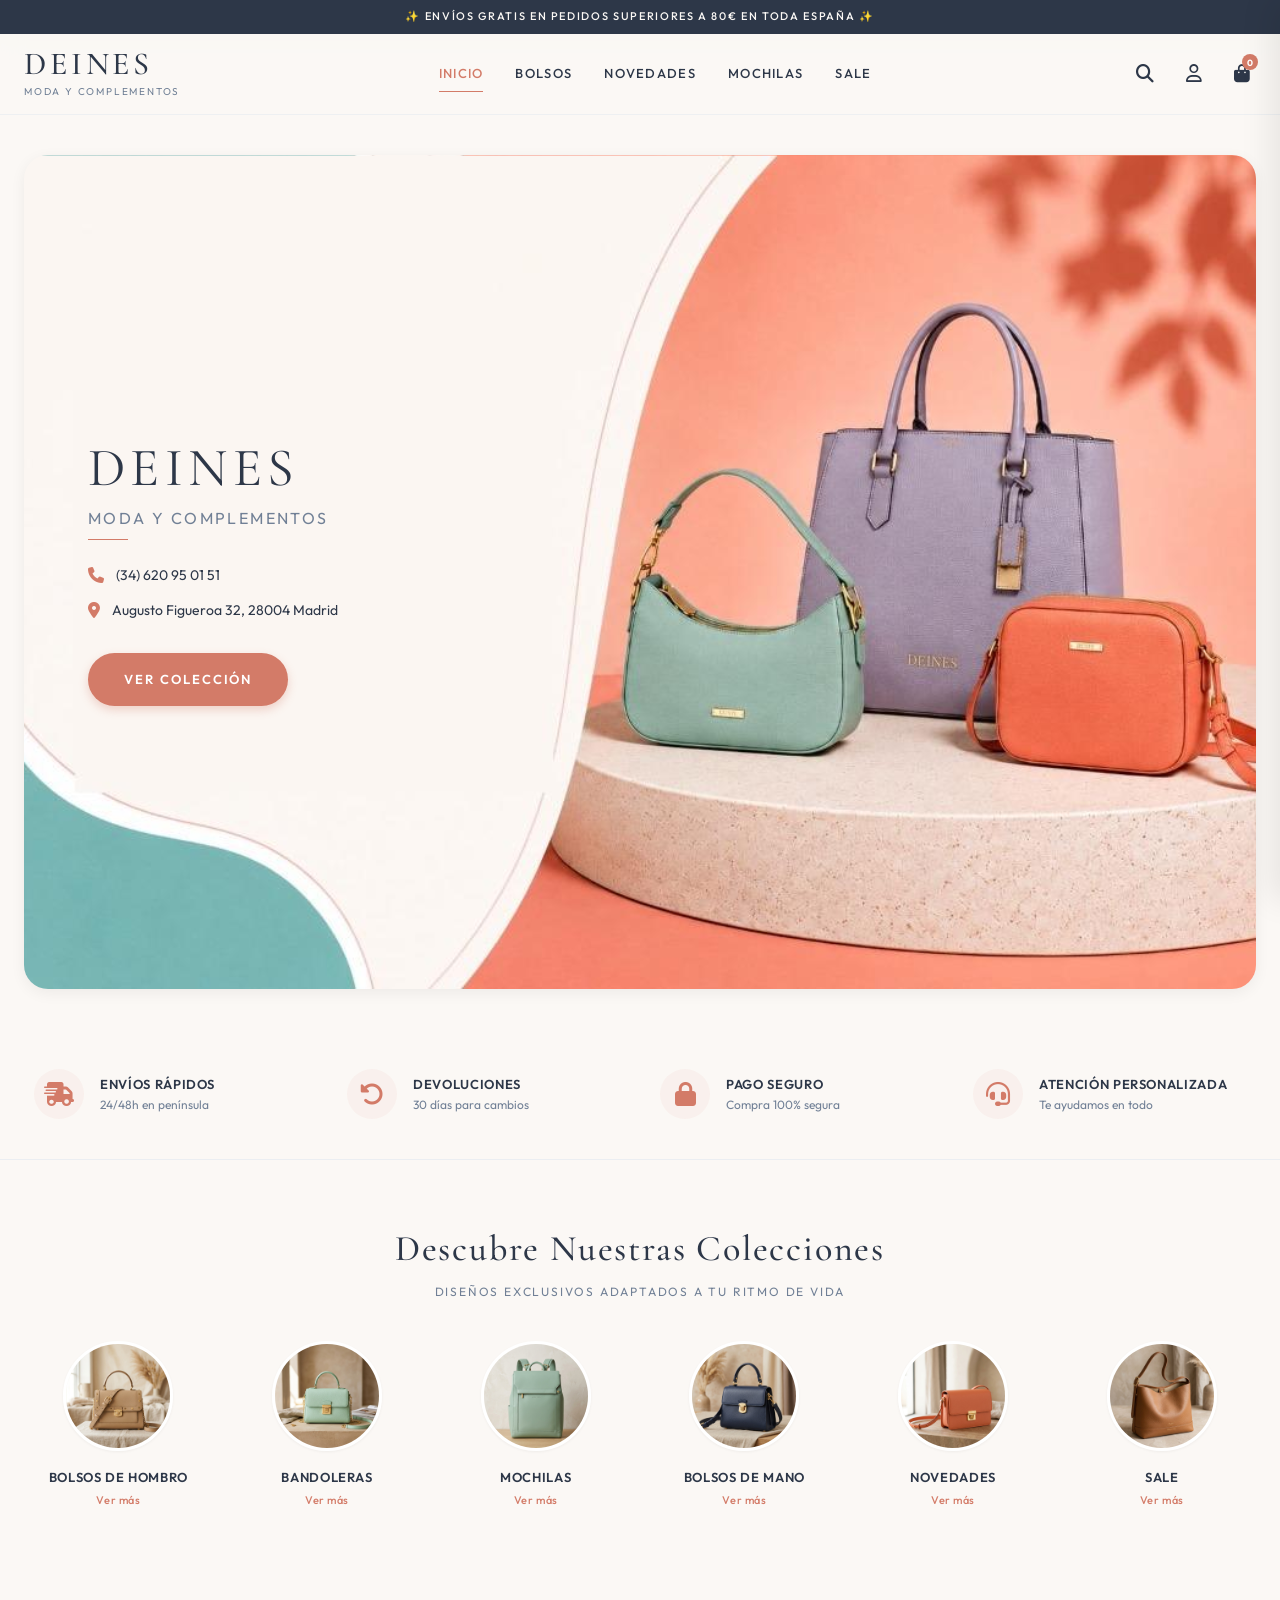
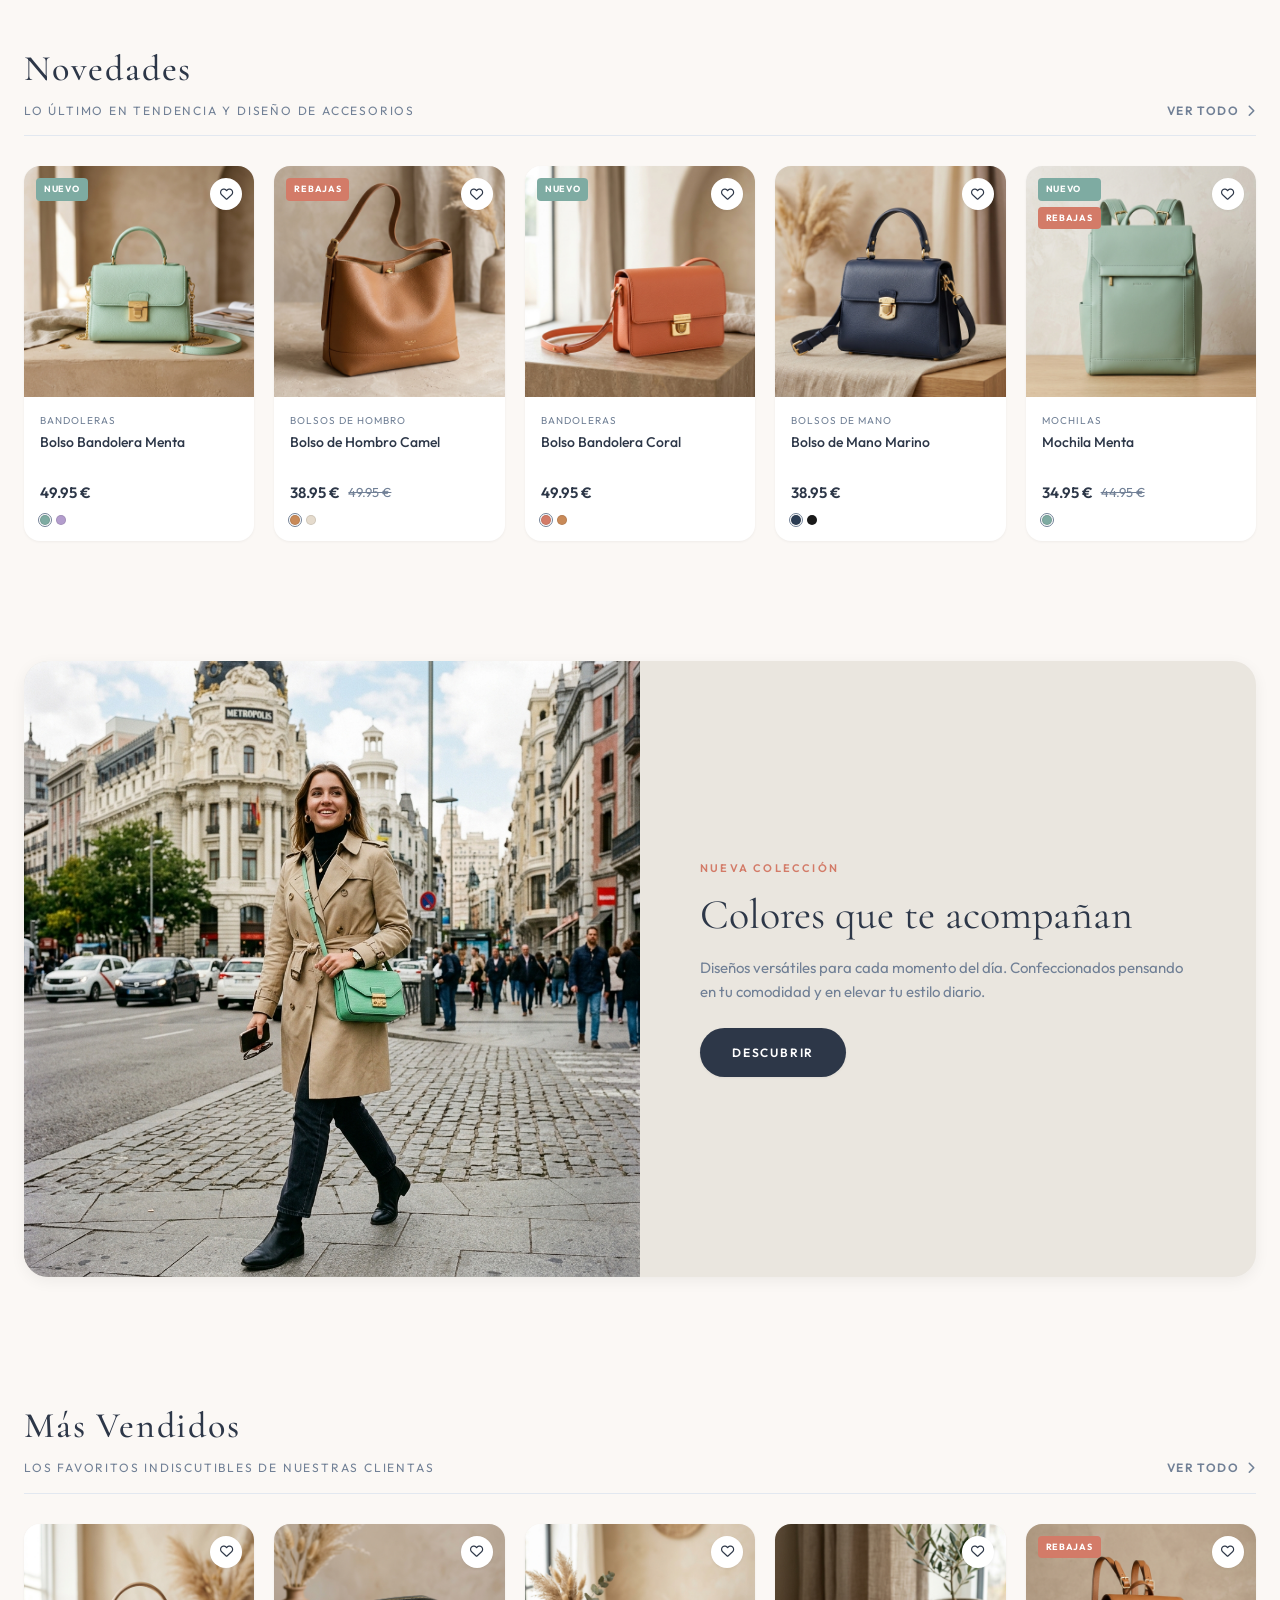
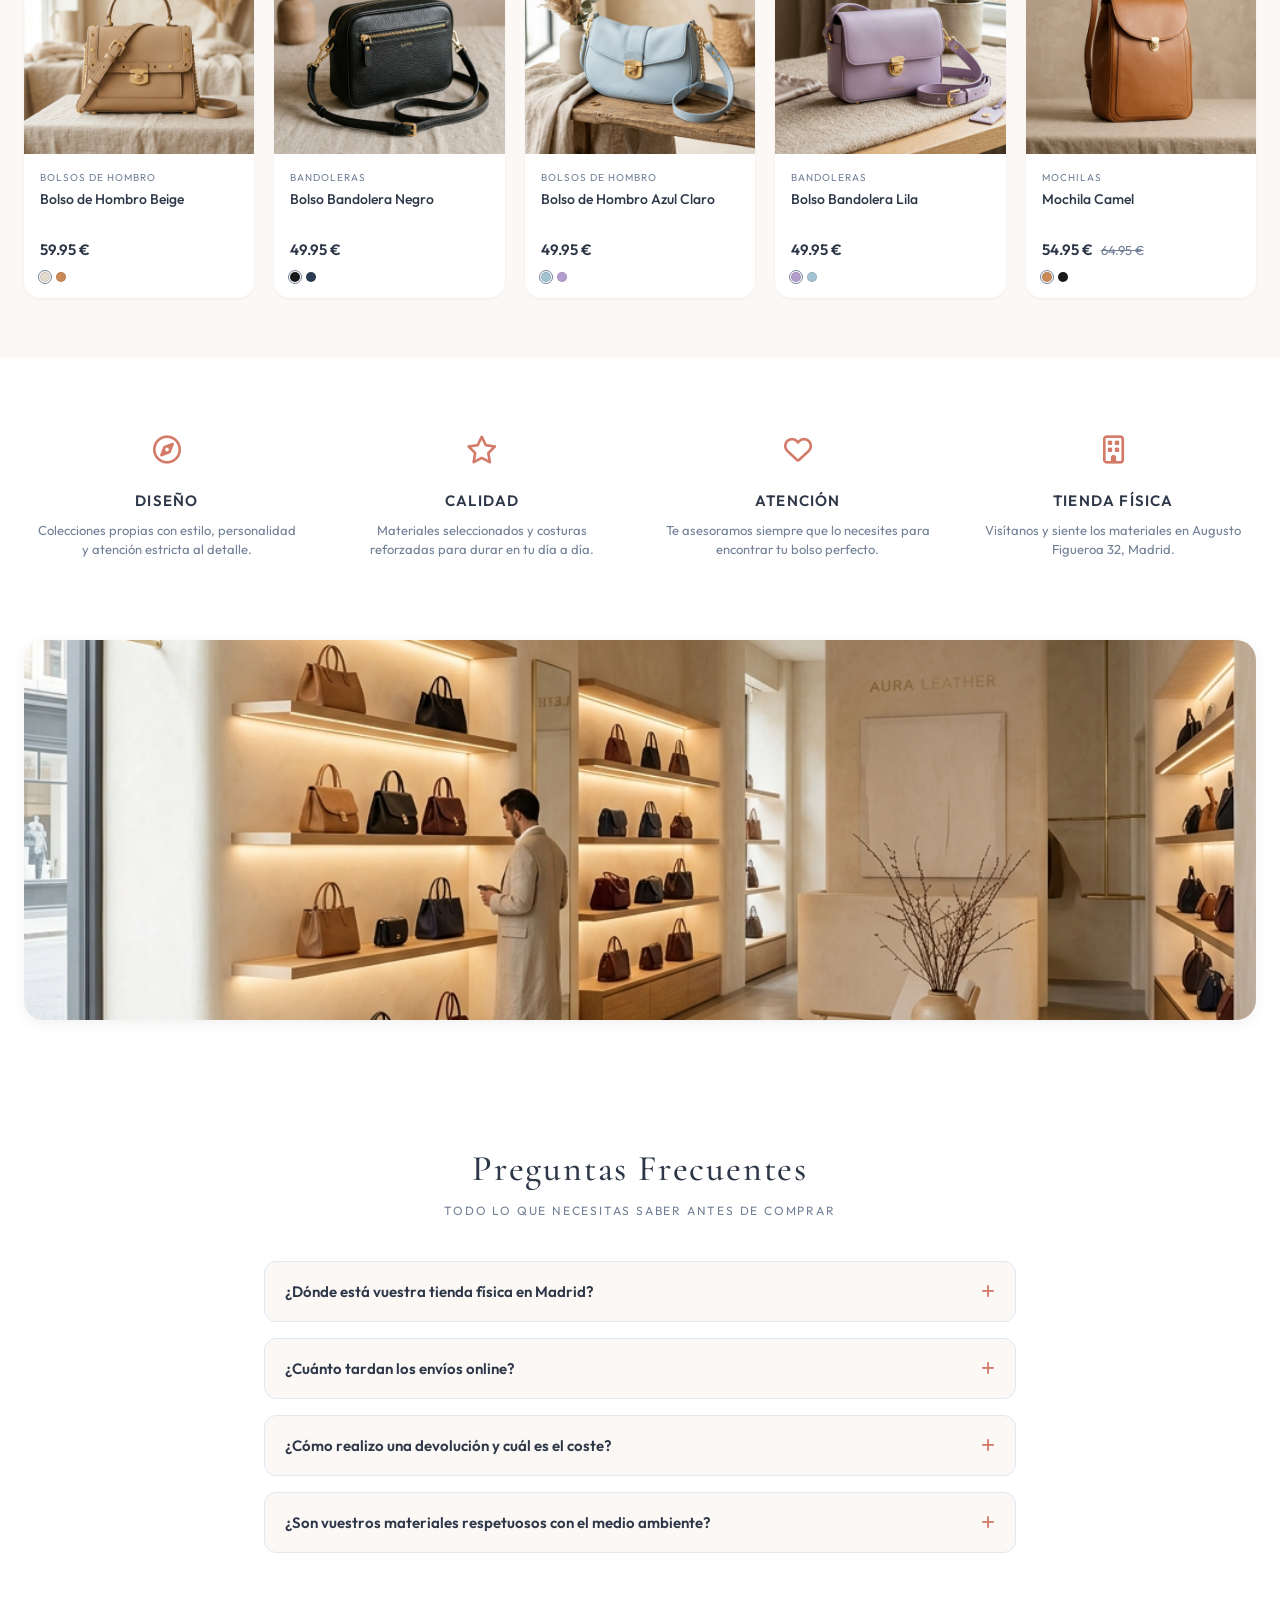
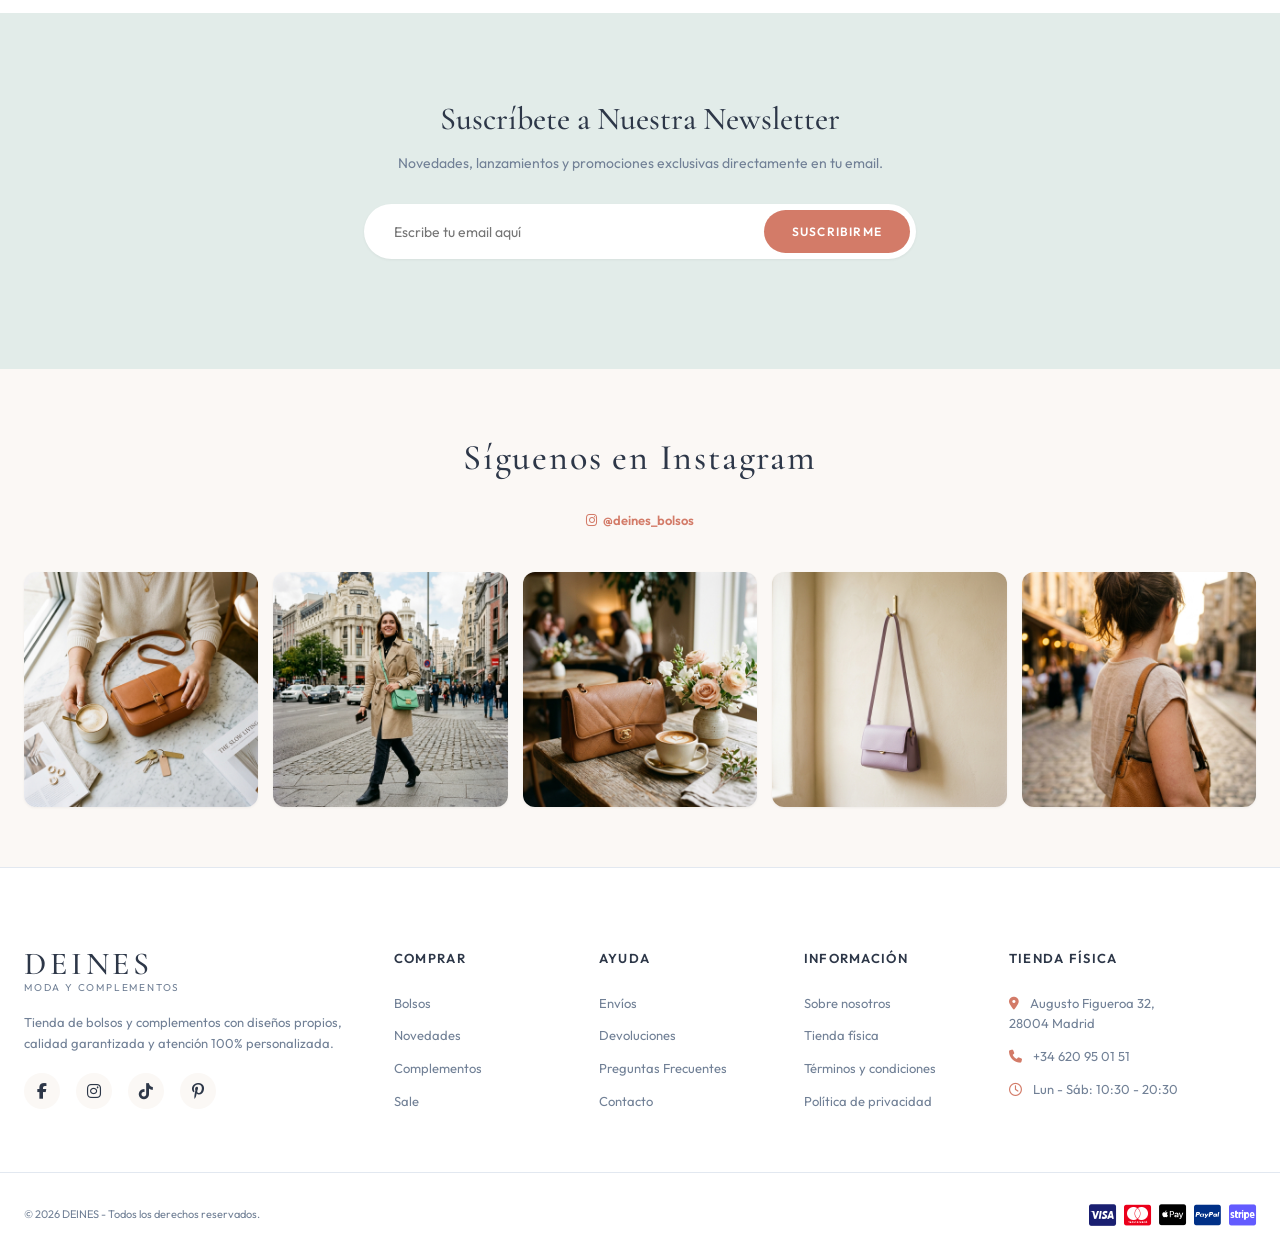
==== commit 87fc7198: "feat: add dedicated full cart page (cart.html) with coupon, subtotal, and checkout" ====
--- a/index.html
+++ b/index.html
@@ -584,7 +584,9 @@
                 Envío gratuito aplicable según el subtotal. Tasas e impuestos incluidos.
             </div>
             <button class="btn-checkout" id="btn-checkout">Proceder al pago</button>
-        </div>
+            <a href="cart.html" class="btn-view-cart" style="display: block; text-align: center; margin-top: 12px; font-size: 12px; text-decoration: underline; font-weight: 500; color: var(--color-text-muted);">Ver Carrito Completo</a>
+        </div>
+
     </aside>
 
     <!-- MODAL VISTA RÁPIDA (QUICK VIEW) -->
--- a/style.css
+++ b/style.css
@@ -261,6 +261,9 @@
 
 .hero-card {
     background-color: var(--color-bg-white);
+    background-image: url('assets/hero_bg.jpg');
+    background-size: cover;
+    background-position: center;
     border-radius: 24px;
     display: grid;
     grid-template-columns: 45% 55%;
@@ -276,8 +279,9 @@
     justify-content: center;
     position: relative;
     z-index: 2;
-    background: radial-gradient(circle at top left, rgba(251,248,245,0.4), var(--color-bg-white));
-}
+    background: transparent;
+}
+
 
 .hero-logo {
     font-family: var(--font-serif);
@@ -352,7 +356,10 @@
 .hero-right {
     position: relative;
     overflow: hidden;
-}
+    opacity: 0;
+    pointer-events: none;
+}
+
 
 .hero-image-wrapper {
     width: 100%;
@@ -362,16 +369,18 @@
 
 /* Corte ondulado estético usando clip-path en pantallas grandes */
 .hero-right-img {
-    width: 100%;
+    width: 185%;
+    max-width: none;
     height: 100%;
     object-fit: cover;
-    object-position: right center;
+    margin-left: -85%;
     transition: transform 6s ease;
 }
 
 .hero-card:hover .hero-right-img {
     transform: scale(1.05);
 }
+
 
 /* ==========================================================================
    BADGES DE CONFIANZA
@@ -1619,11 +1628,20 @@
     
     .hero-card {
         grid-template-columns: 1fr;
+        background-image: none !important;
     }
     
     .hero-left {
         padding: 40px;
-    }
+        background: radial-gradient(circle at top left, rgba(251,248,245,0.4), var(--color-bg-white)) !important;
+    }
+    
+    .hero-right {
+        opacity: 1 !important;
+        pointer-events: auto !important;
+        display: block !important;
+    }
+
     
     .hero-logo {
         font-size: 42px;
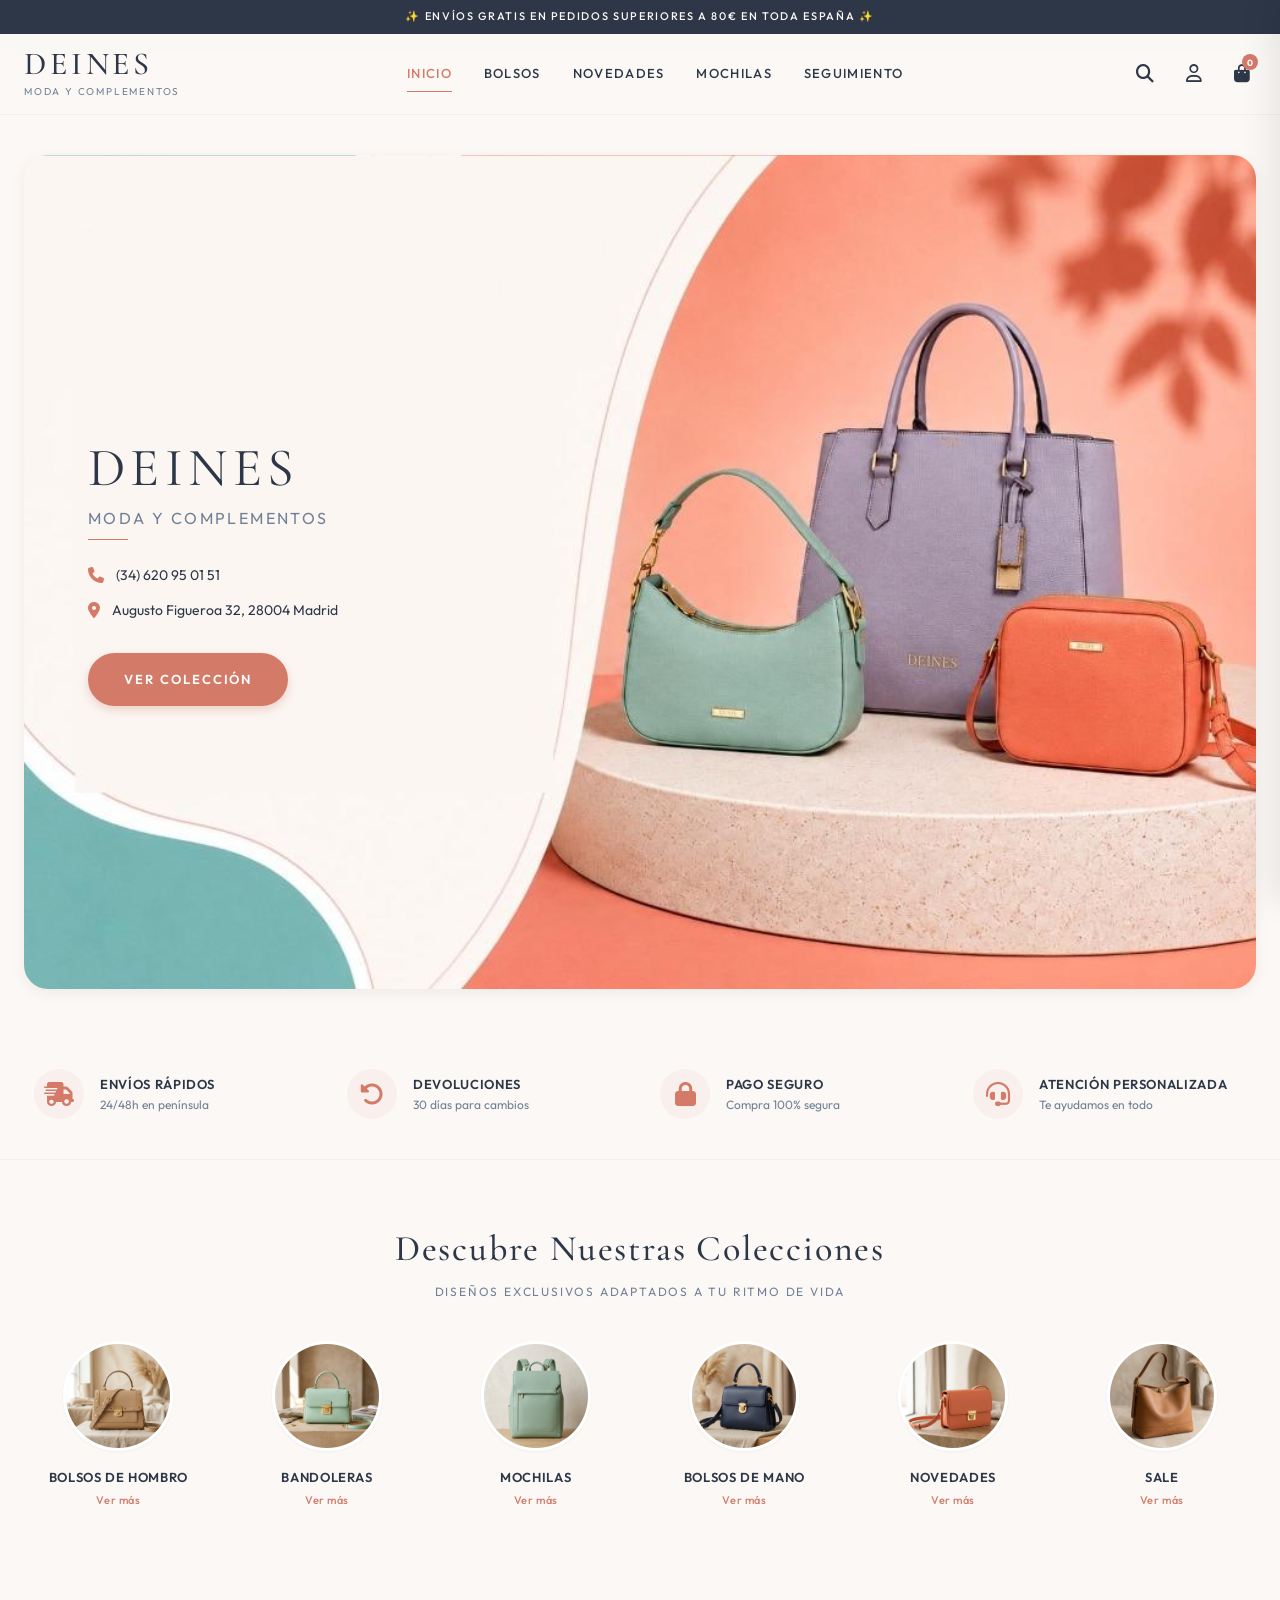
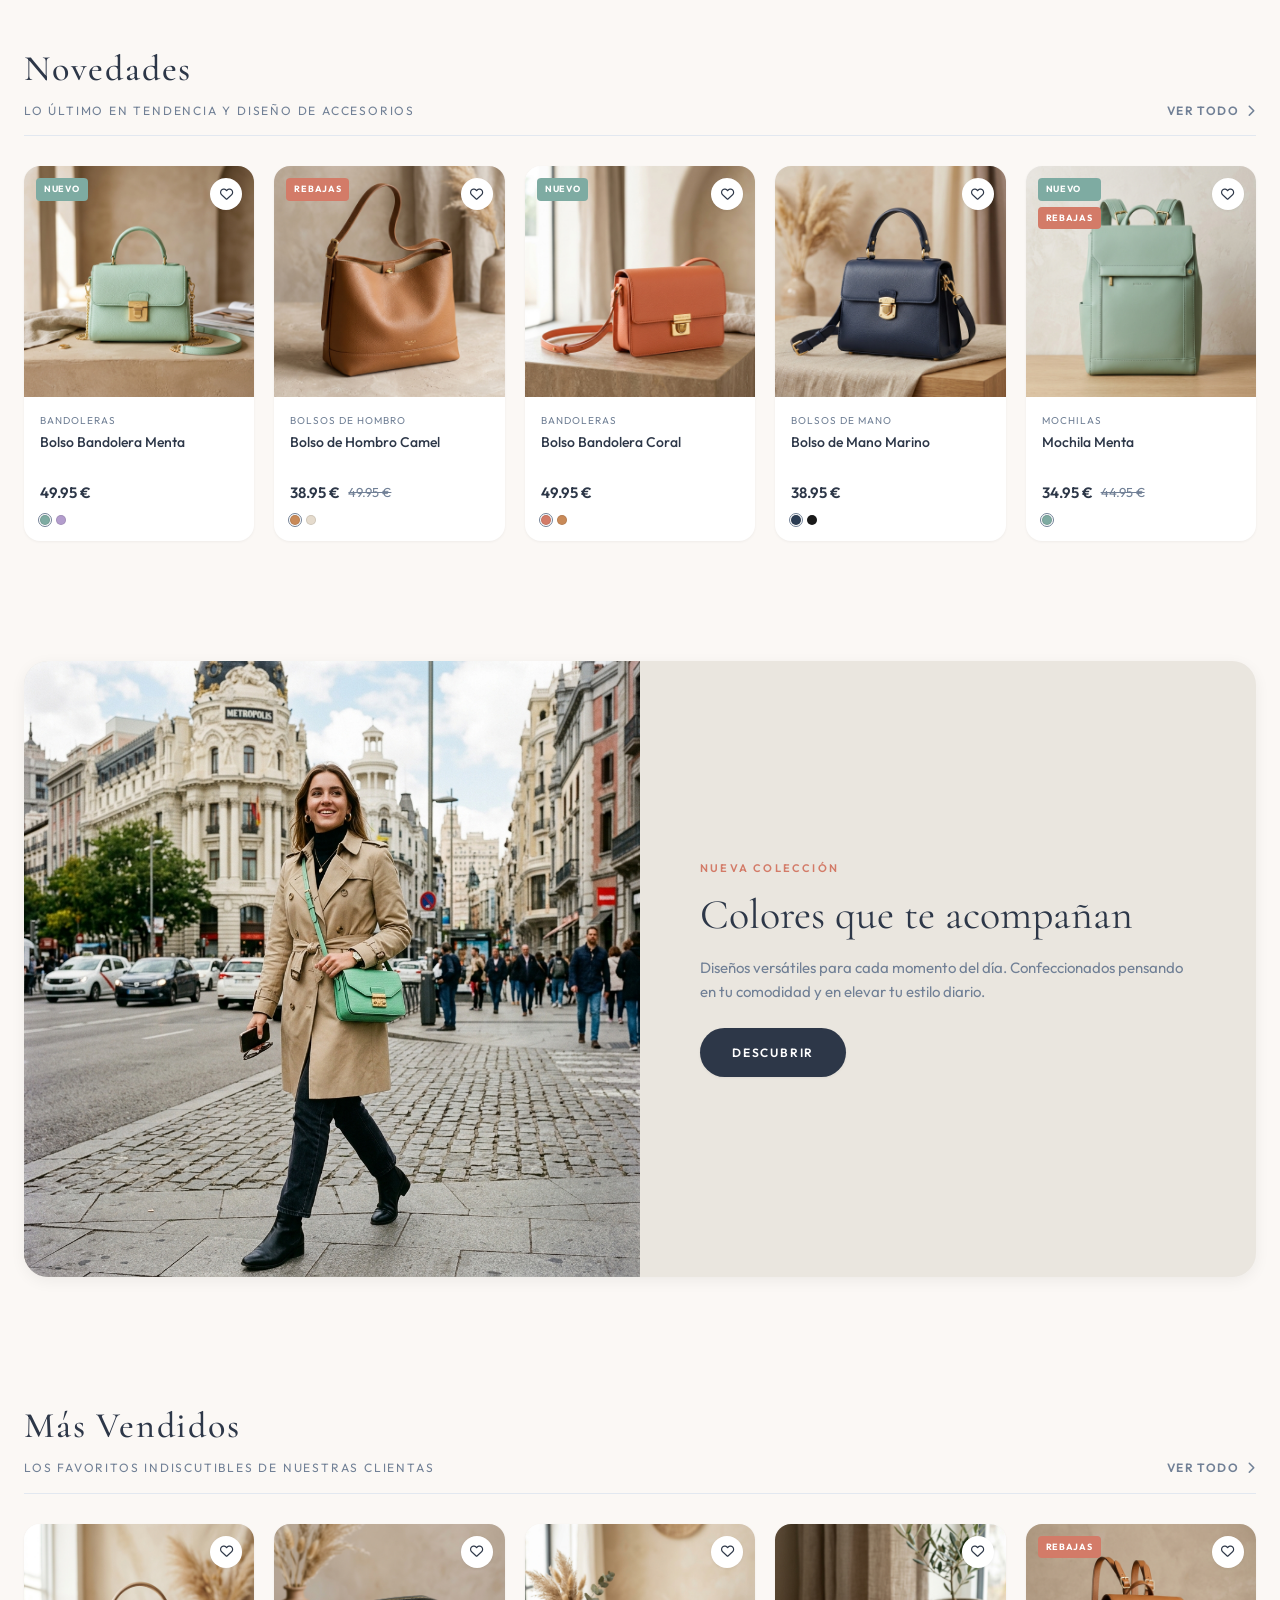
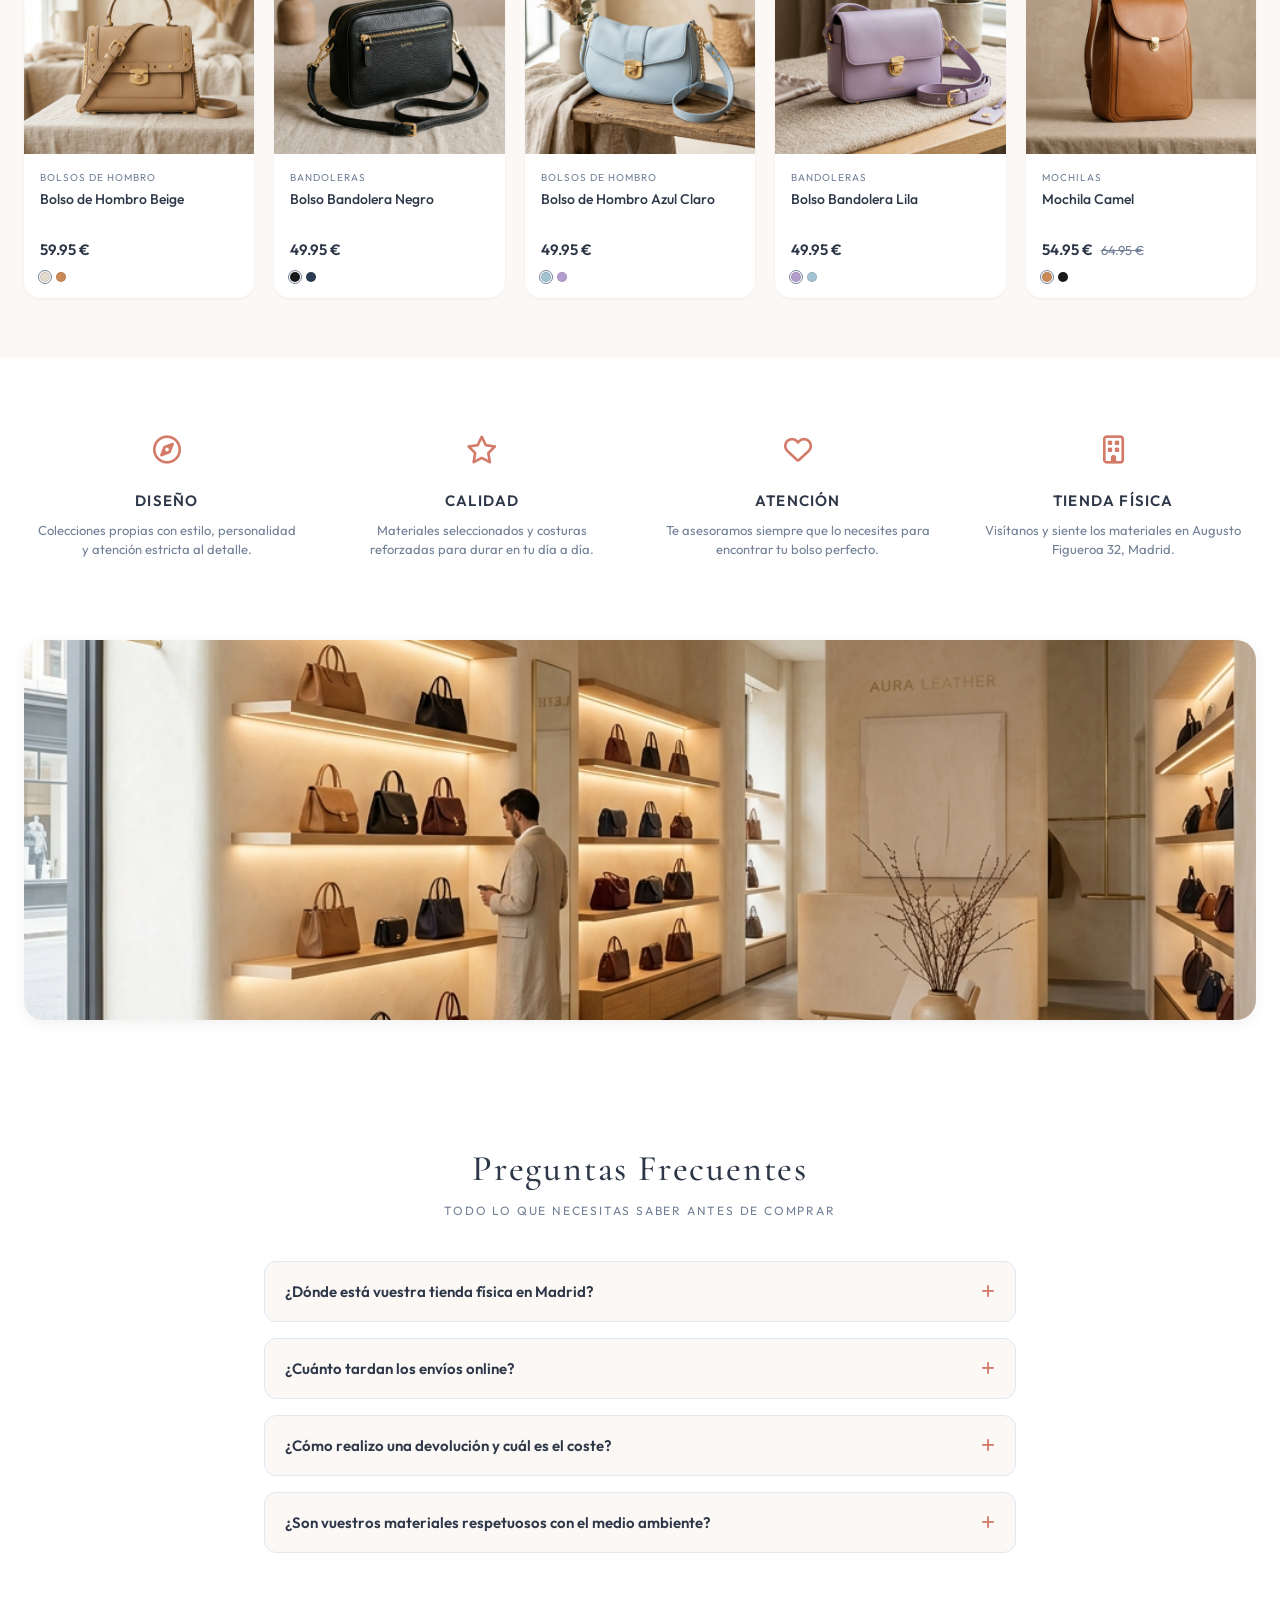
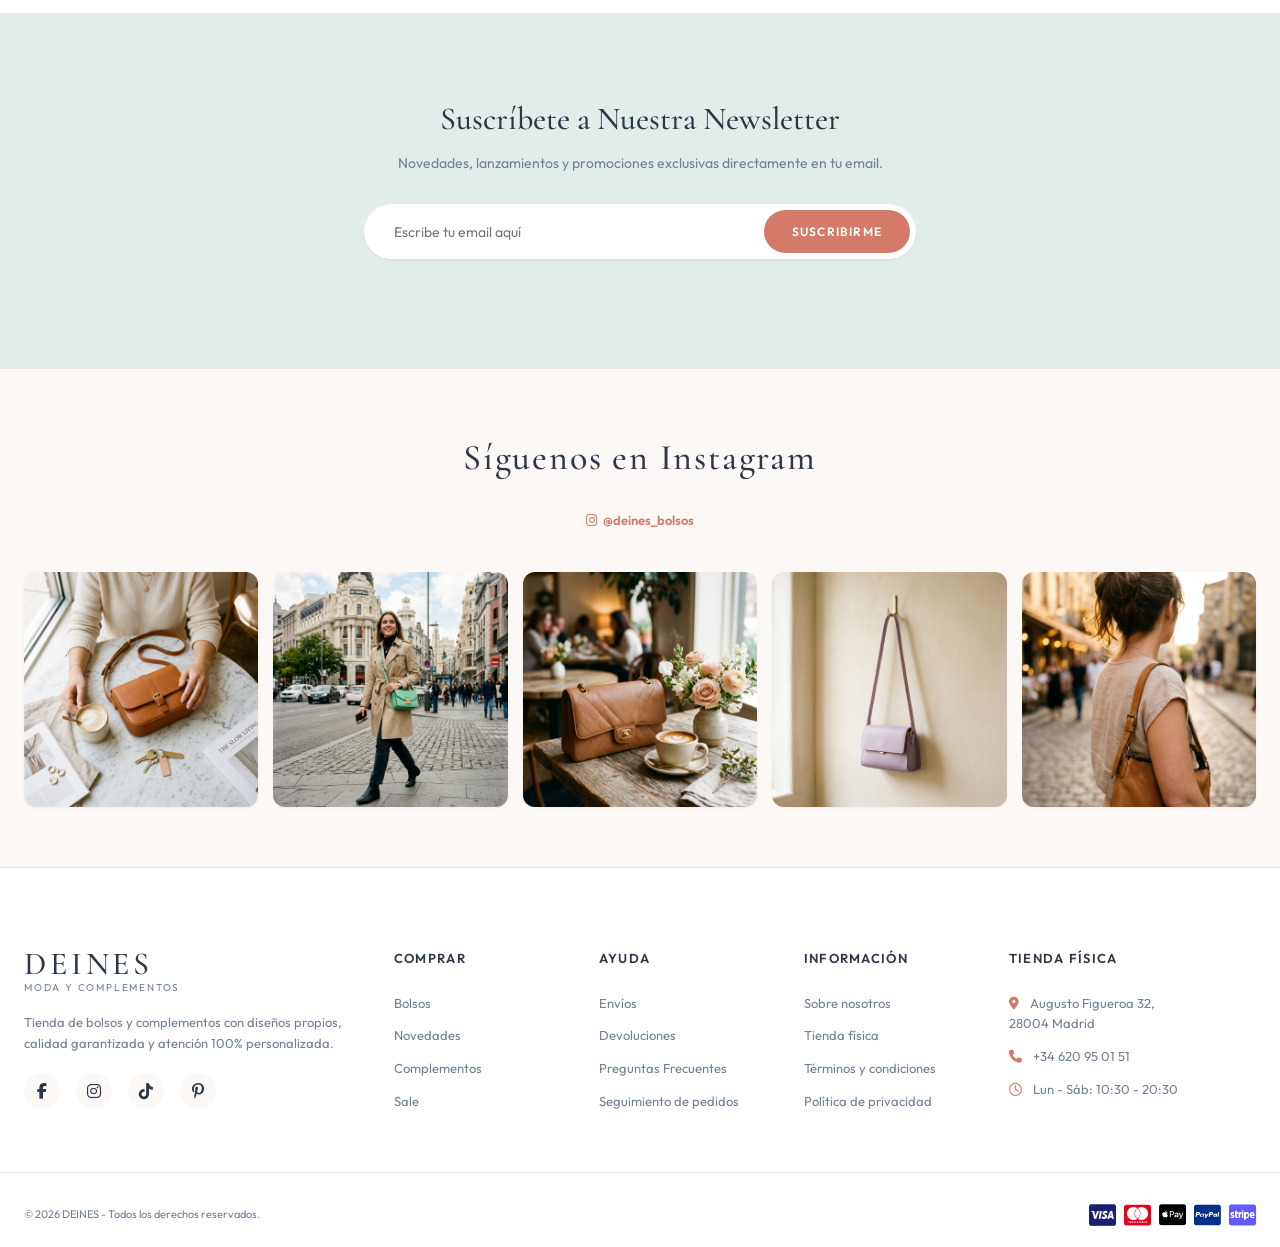
==== commit 753c3abf: "feat: implement interactive order tracking module with live status calculations and direct checkout " ====
--- a/index.html
+++ b/index.html
@@ -133,7 +133,7 @@
                 <a href="#novedades" class="nav-link" data-category="bolsos">Bolsos</a>
                 <a href="#novedades" class="nav-link" data-category="novedades">Novedades</a>
                 <a href="#mas-vendidos" class="nav-link" data-category="mochilas">Mochilas</a>
-                <a href="#newsletter" class="nav-link" data-category="sale">Sale</a>
+                <a href="tracking.html" class="nav-link">Seguimiento</a>
             </nav>
             
             <!-- Acciones Rápidas (Iconos) -->
@@ -506,7 +506,7 @@
                     <li><a href="#faq">Envíos</a></li>
                     <li><a href="#faq">Devoluciones</a></li>
                     <li><a href="#faq">Preguntas Frecuentes</a></li>
-                    <li><a href="tel:+34620950151">Contacto</a></li>
+                    <li><a href="tracking.html">Seguimiento de pedidos</a></li>
                 </ul>
             </div>
 
@@ -595,23 +595,30 @@
             <i class="fa-solid fa-xmark"></i>
         </button>
         <div class="modal-grid">
-            <div class="modal-media">
-                <img src="" alt="" id="modal-product-img">
-            </div>
-            <div class="modal-content">
+            <div class="modal-media" style="position: relative; display: flex; align-items: center; justify-content: center;">
+                <img src="" alt="" id="modal-product-img" style="width: 100%; height: 100%; object-fit: cover;">
+                <div id="modal-initials-preview" class="initials-preview-badge" style="position: absolute; bottom: 35%; left: 50%; transform: translateX(-50%); font-family: var(--font-serif); font-size: 20px; font-weight: 600; letter-spacing: 0.15em; color: #d4af37; text-shadow: 1px 1px 1px rgba(0,0,0,0.3); opacity: 0.85; pointer-events: none; text-transform: uppercase;"></div>
+            </div>
+            <div class="modal-content" style="max-height: 85vh; overflow-y: auto; padding: 30px;">
                 <div class="product-meta-cat" id="modal-product-cat">Bolsos</div>
                 <h2 class="modal-title" id="modal-product-title">Nombre del Bolso</h2>
                 <div class="modal-price-row">
                     <span class="modal-price" id="modal-product-price">0,00 €</span>
                 </div>
-                <p class="modal-desc" id="modal-product-desc">Descripción detallada del bolso.</p>
-                
-                <div class="modal-option-title">Color Seleccionado</div>
-                <div class="modal-colors-row">
+                <p class="modal-desc" id="modal-product-desc" style="font-size:12px; margin-bottom:12px;">Descripción detallada del bolso.</p>
+                
+                <div class="modal-option-title" style="margin-bottom: 6px;">Color Seleccionado</div>
+                <div class="modal-colors-row" style="margin-bottom: 12px;">
                     <div class="modal-color-dots" id="modal-product-colors">
                         <!-- Cargados dinámicamente -->
                     </div>
                 </div>
+
+                <!-- Contenedor Opciones de Personalización -->
+                <div id="modal-customization-options" style="display: none; border-top: 1px dashed var(--color-border); padding-top: 15px; margin-bottom: 15px;">
+                    <!-- Inyectado desde app.js -->
+                </div>
+
                 
                 <div class="modal-qty-add-row">
                     <div class="qty-selector">
--- a/style.css
+++ b/style.css
@@ -1750,3 +1750,482 @@
         display: none;
     }
 }
+
+/* ==========================================================================
+   ESTILOS DE MÓDULO DE PAGO SEGURO (CARD, GOOGLE & APPLE PAY)
+   ========================================================================== */
+
+.payment-modal {
+    position: fixed;
+    top: 50%;
+    left: 50%;
+    transform: translate(-50%, -45%);
+    width: 460px;
+    max-width: 95%;
+    background-color: var(--color-bg-white);
+    border-radius: 24px;
+    box-shadow: var(--shadow-modal);
+    z-index: 2050;
+    opacity: 0;
+    visibility: hidden;
+    transition: all 0.4s cubic-bezier(0.4, 0, 0.2, 1);
+    padding: 30px;
+    overflow: hidden;
+}
+
+.payment-modal.active {
+    opacity: 1;
+    visibility: visible;
+    transform: translate(-50%, -50%);
+}
+
+.btn-close-payment {
+    position: absolute;
+    top: 20px;
+    right: 20px;
+    font-size: 18px;
+    color: var(--color-text-muted);
+}
+
+.btn-close-payment:hover {
+    color: var(--color-brand-primary);
+}
+
+.payment-modal-header {
+    text-align: center;
+    margin-bottom: 20px;
+}
+
+.payment-modal-header i {
+    font-size: 32px;
+    color: var(--color-brand-secondary);
+    margin-bottom: 8px;
+}
+
+.payment-modal-header h3 {
+    font-family: var(--font-serif);
+    font-size: 24px;
+    font-weight: 500;
+    color: var(--color-text-dark);
+}
+
+.order-id-label {
+    font-size: 11px;
+    color: var(--color-text-muted);
+    font-weight: 600;
+    letter-spacing: 0.05em;
+    text-transform: uppercase;
+    margin-top: 4px;
+    display: block;
+}
+
+.payment-amount-banner {
+    background-color: var(--color-bg-base);
+    border-radius: 12px;
+    padding: 16px;
+    display: flex;
+    justify-content: space-between;
+    align-items: center;
+    margin-bottom: 24px;
+    font-size: 14px;
+}
+
+.payment-amount-banner strong {
+    font-size: 18px;
+    color: var(--color-text-dark);
+}
+
+/* Express Checkout Section */
+.express-checkout-section {
+    margin-bottom: 20px;
+}
+
+.payment-label {
+    font-size: 11px;
+    font-weight: 700;
+    text-transform: uppercase;
+    letter-spacing: 0.05em;
+    color: var(--color-text-muted);
+    display: block;
+    margin-bottom: 10px;
+}
+
+.express-buttons {
+    display: grid;
+    grid-template-columns: 1fr 1fr;
+    gap: 12px;
+}
+
+.btn-express {
+    height: 48px;
+    border-radius: 24px;
+    display: flex;
+    align-items: center;
+    justify-content: center;
+    font-size: 15px;
+    font-weight: 600;
+    transition: var(--transition-smooth);
+}
+
+.btn-apple-pay {
+    background-color: #000000;
+    color: #FFFFFF;
+    font-family: -apple-system, BlinkMacSystemFont, "Segoe UI", Roboto, Helvetica, Arial, sans-serif;
+}
+
+.btn-apple-pay i {
+    font-size: 20px;
+    margin-right: 4px;
+}
+
+.btn-apple-pay:hover {
+    background-color: #1a1a1a;
+    transform: translateY(-1px);
+}
+
+.btn-google-pay {
+    background-color: #000000;
+    color: #FFFFFF;
+    border: 1px solid #3c4043;
+}
+
+.btn-google-pay:hover {
+    background-color: #111;
+    transform: translateY(-1px);
+}
+
+.payment-divider {
+    text-align: center;
+    position: relative;
+    margin: 24px 0;
+}
+
+.payment-divider::before {
+    content: '';
+    position: absolute;
+    left: 0;
+    top: 50%;
+    width: 100%;
+    height: 1px;
+    background-color: var(--color-border);
+    z-index: 1;
+}
+
+.payment-divider span {
+    position: relative;
+    z-index: 2;
+    background-color: var(--color-bg-white);
+    padding: 0 16px;
+    font-size: 12px;
+    color: var(--color-text-muted);
+    text-transform: uppercase;
+    letter-spacing: 0.05em;
+}
+
+/* Card Form styles */
+.card-payment-form {
+    display: flex;
+    flex-direction: column;
+    gap: 16px;
+}
+
+.form-group {
+    display: flex;
+    flex-direction: column;
+    gap: 6px;
+}
+
+.form-group label {
+    font-size: 11px;
+    font-weight: 600;
+    text-transform: uppercase;
+    letter-spacing: 0.05em;
+    color: var(--color-text-muted);
+}
+
+.form-group input {
+    height: 44px;
+    border: 1px solid var(--color-border);
+    border-radius: 10px;
+    padding: 10px 14px;
+    font-size: 14px;
+    font-family: var(--font-sans);
+    outline: none;
+    transition: var(--transition-fast);
+}
+
+.form-group input:focus {
+    border-color: var(--color-brand-secondary);
+    box-shadow: 0 0 0 2px rgba(126, 171, 162, 0.2);
+}
+
+.form-row-double {
+    display: grid;
+    grid-template-columns: 1fr 1fr;
+    gap: 16px;
+}
+
+.btn-pay-submit {
+    height: 50px;
+    background-color: var(--color-brand-primary);
+    color: white;
+    font-size: 13px;
+    font-weight: 600;
+    text-transform: uppercase;
+    letter-spacing: 0.08em;
+    border-radius: 25px;
+    display: flex;
+    align-items: center;
+    justify-content: center;
+    gap: 8px;
+    box-shadow: 0 4px 12px rgba(211, 123, 104, 0.2);
+    margin-top: 10px;
+}
+
+.btn-pay-submit:hover {
+    background-color: var(--color-brand-primary-hover);
+    transform: translateY(-1px);
+    box-shadow: 0 6px 15px rgba(211, 123, 104, 0.3);
+}
+
+/* Native sheets simulations */
+.native-payment-sheet {
+    position: fixed;
+    bottom: 0;
+    left: 50%;
+    transform: translate(-50%, 100%);
+    width: 420px;
+    max-width: 100%;
+    background-color: #f3f3f3;
+    border-radius: 20px 20px 0 0;
+    box-shadow: 0 -10px 30px rgba(0,0,0,0.15);
+    z-index: 2100;
+    transition: transform 0.4s cubic-bezier(0.16, 1, 0.3, 1);
+    padding: 24px;
+    font-family: -apple-system, BlinkMacSystemFont, "Segoe UI", Roboto, sans-serif;
+    color: #333333;
+}
+
+.native-payment-sheet.active {
+    transform: translate(-50%, 0);
+}
+
+.sheet-header {
+    display: flex;
+    justify-content: space-between;
+    align-items: center;
+    margin-bottom: 20px;
+    border-bottom: 1px solid #e0e0e0;
+    padding-bottom: 12px;
+}
+
+.sheet-header h4 {
+    font-size: 16px;
+    font-weight: 700;
+    display: flex;
+    align-items: center;
+    gap: 8px;
+}
+
+.sheet-info-row {
+    display: flex;
+    justify-content: space-between;
+    font-size: 13px;
+    margin-bottom: 12px;
+}
+
+.sheet-info-row .label {
+    color: #666;
+}
+
+.sheet-info-row .val {
+    font-weight: 600;
+}
+
+.sheet-confirm-btn {
+    width: 100%;
+    height: 48px;
+    background-color: #000;
+    color: white;
+    font-size: 14px;
+    font-weight: 600;
+    border-radius: 12px;
+    margin-top: 15px;
+    display: flex;
+    align-items: center;
+    justify-content: center;
+    gap: 8px;
+}
+
+.sheet-confirm-btn:hover {
+    background-color: #222;
+}
+
+/* Spinner Loader */
+.payment-loading-state {
+    text-align: center;
+    padding: 40px 0;
+    display: flex;
+    flex-direction: column;
+    align-items: center;
+    gap: 20px;
+}
+
+.spinner {
+    width: 50px;
+    height: 50px;
+    border: 4px solid var(--color-border);
+    border-top: 4px solid var(--color-brand-secondary);
+    border-radius: 50%;
+    animation: spin 1s linear infinite;
+}
+
+@keyframes spin {
+    0% { transform: rotate(0deg); }
+    100% { transform: rotate(360deg); }
+}
+
+.payment-loading-text {
+    font-size: 14px;
+    color: var(--color-text-muted);
+    font-weight: 500;
+}
+
+/* ==========================================================================
+   ESTILOS DE PERSONALIZACIÓN DE PRODUCTO (INICIALES Y ASAS/BANDANAS)
+   ========================================================================== */
+
+.customization-option-wrapper {
+    display: flex;
+    flex-direction: column;
+    gap: 12px;
+}
+
+.custom-toggle-label {
+    display: flex;
+    align-items: center;
+    gap: 8px;
+    font-size: 12px;
+    font-weight: 700;
+    text-transform: uppercase;
+    letter-spacing: 0.05em;
+    color: var(--color-text-dark);
+    cursor: pointer;
+}
+
+.custom-toggle-checkbox {
+    width: 16px;
+    height: 16px;
+    accent-color: var(--color-brand-primary);
+    cursor: pointer;
+}
+
+.customization-fields-panel {
+    display: none;
+    flex-direction: column;
+    gap: 14px;
+    background-color: var(--color-bg-base);
+    border-radius: 12px;
+    padding: 16px;
+    margin-top: 10px;
+    border: 1px dashed var(--color-border);
+    animation: slideUp 0.3s forwards ease;
+}
+
+.customization-fields-panel.active {
+    display: flex;
+}
+
+.initials-input-wrapper {
+    display: flex;
+    flex-direction: column;
+    gap: 6px;
+}
+
+.initials-input-wrapper input {
+    height: 38px;
+    border: 1px solid var(--color-border);
+    border-radius: 8px;
+    padding: 0 12px;
+    font-size: 13px;
+    font-family: var(--font-sans);
+    outline: none;
+    text-transform: uppercase;
+    letter-spacing: 0.2em;
+    font-weight: 600;
+}
+
+.initials-input-wrapper input:focus {
+    border-color: var(--color-brand-secondary);
+}
+
+.initials-input-note {
+    font-size: 10px;
+    color: var(--color-text-muted);
+}
+
+.straps-options-wrapper {
+    display: flex;
+    flex-direction: column;
+    gap: 8px;
+}
+
+.straps-grid {
+    display: grid;
+    grid-template-columns: repeat(2, 1fr);
+    gap: 10px;
+}
+
+.strap-option-card {
+    background-color: var(--color-bg-white);
+    border: 1px solid var(--color-border);
+    border-radius: 8px;
+    padding: 10px;
+    display: flex;
+    flex-direction: column;
+    gap: 4px;
+    cursor: pointer;
+    transition: var(--transition-fast);
+    position: relative;
+    overflow: hidden;
+}
+
+.strap-option-card:hover {
+    border-color: var(--color-brand-secondary);
+    background-color: var(--color-brand-secondary-light);
+}
+
+.strap-option-card.active {
+    border-color: var(--color-brand-secondary);
+    background-color: var(--color-brand-secondary-light);
+    box-shadow: 0 0 0 2px rgba(126, 171, 162, 0.2);
+}
+
+.strap-option-card .strap-name {
+    font-size: 11px;
+    font-weight: 600;
+    color: var(--color-text-dark);
+}
+
+.strap-option-card .strap-price {
+    font-size: 11px;
+    color: var(--color-brand-primary);
+    font-weight: 600;
+}
+
+/* Badge indicando que un producto es personalizado en el carrito */
+.cart-custom-details {
+    font-size: 10px;
+    background-color: var(--color-brand-secondary-light);
+    color: var(--color-text-dark);
+    padding: 4px 8px;
+    border-radius: 4px;
+    margin-top: 4px;
+    display: inline-flex;
+    flex-direction: column;
+    gap: 2px;
+    border-left: 2px solid var(--color-brand-secondary);
+    font-weight: 500;
+}
+
+
